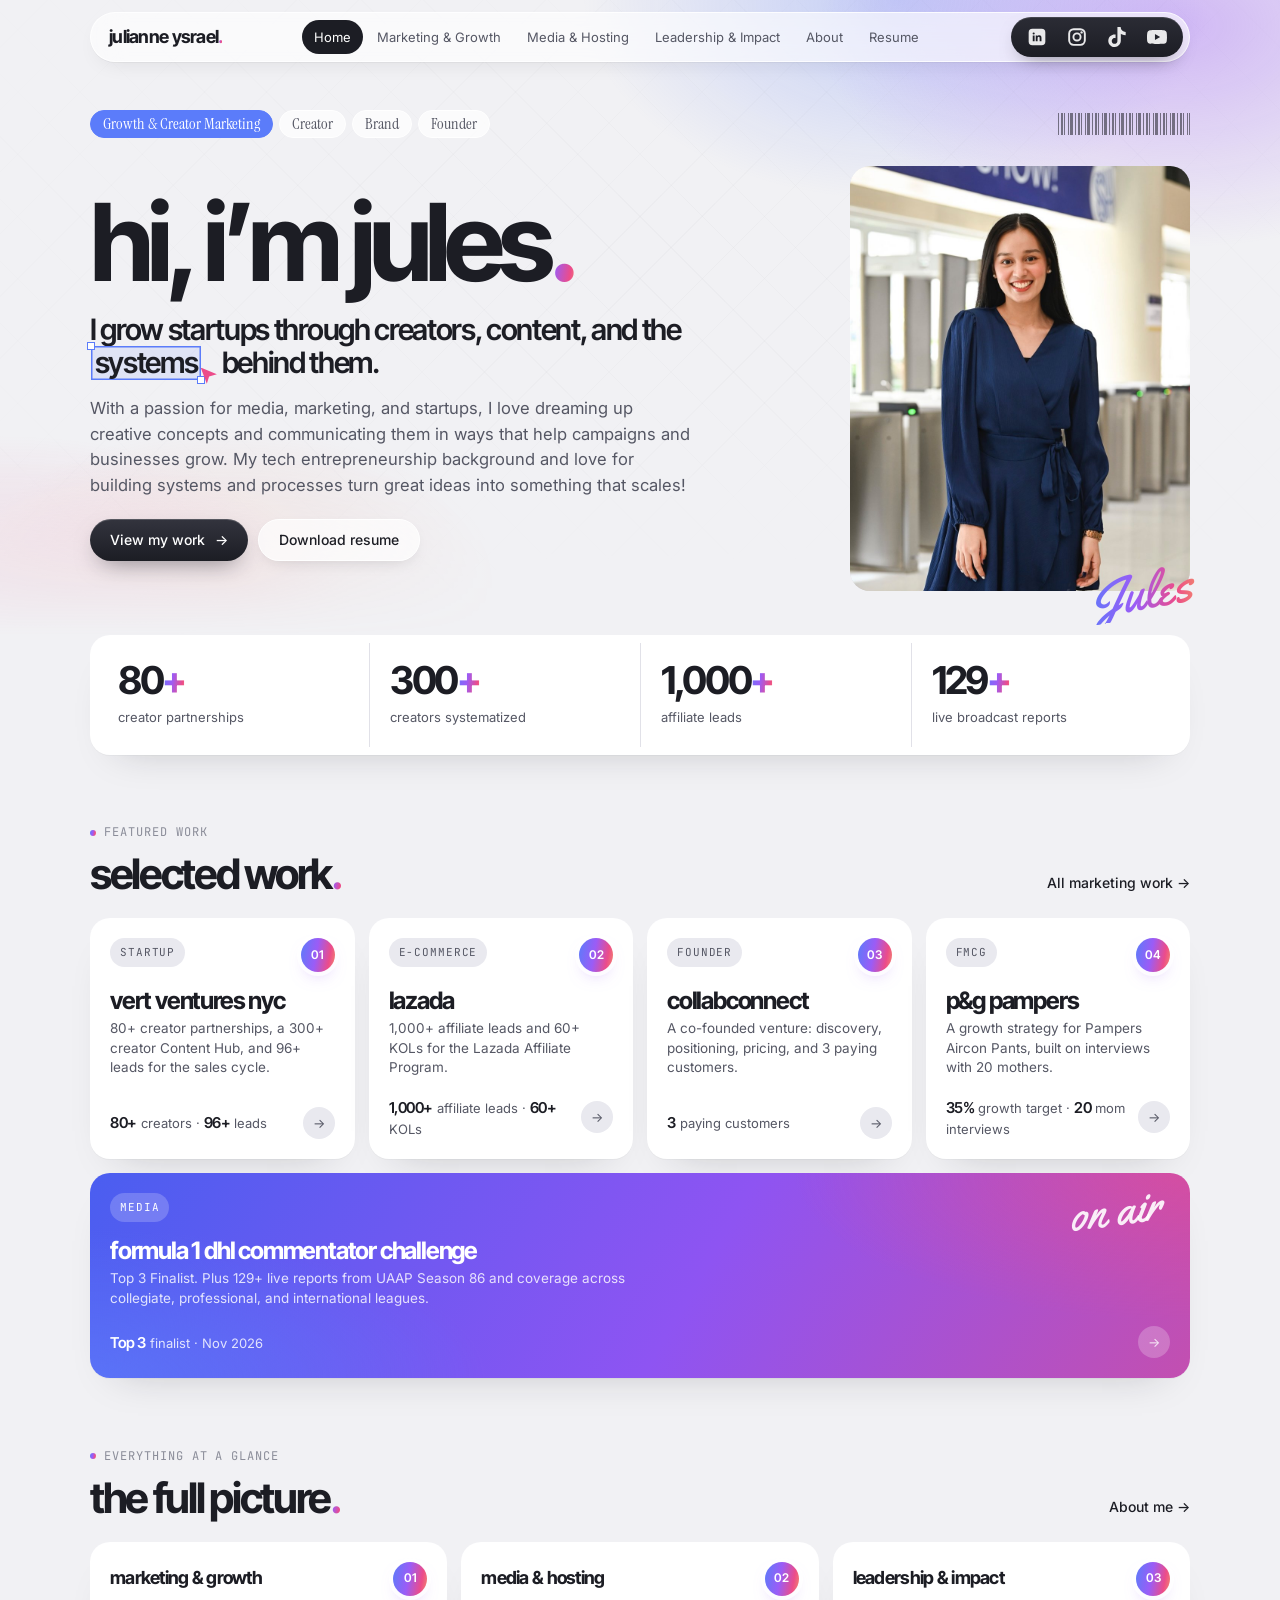
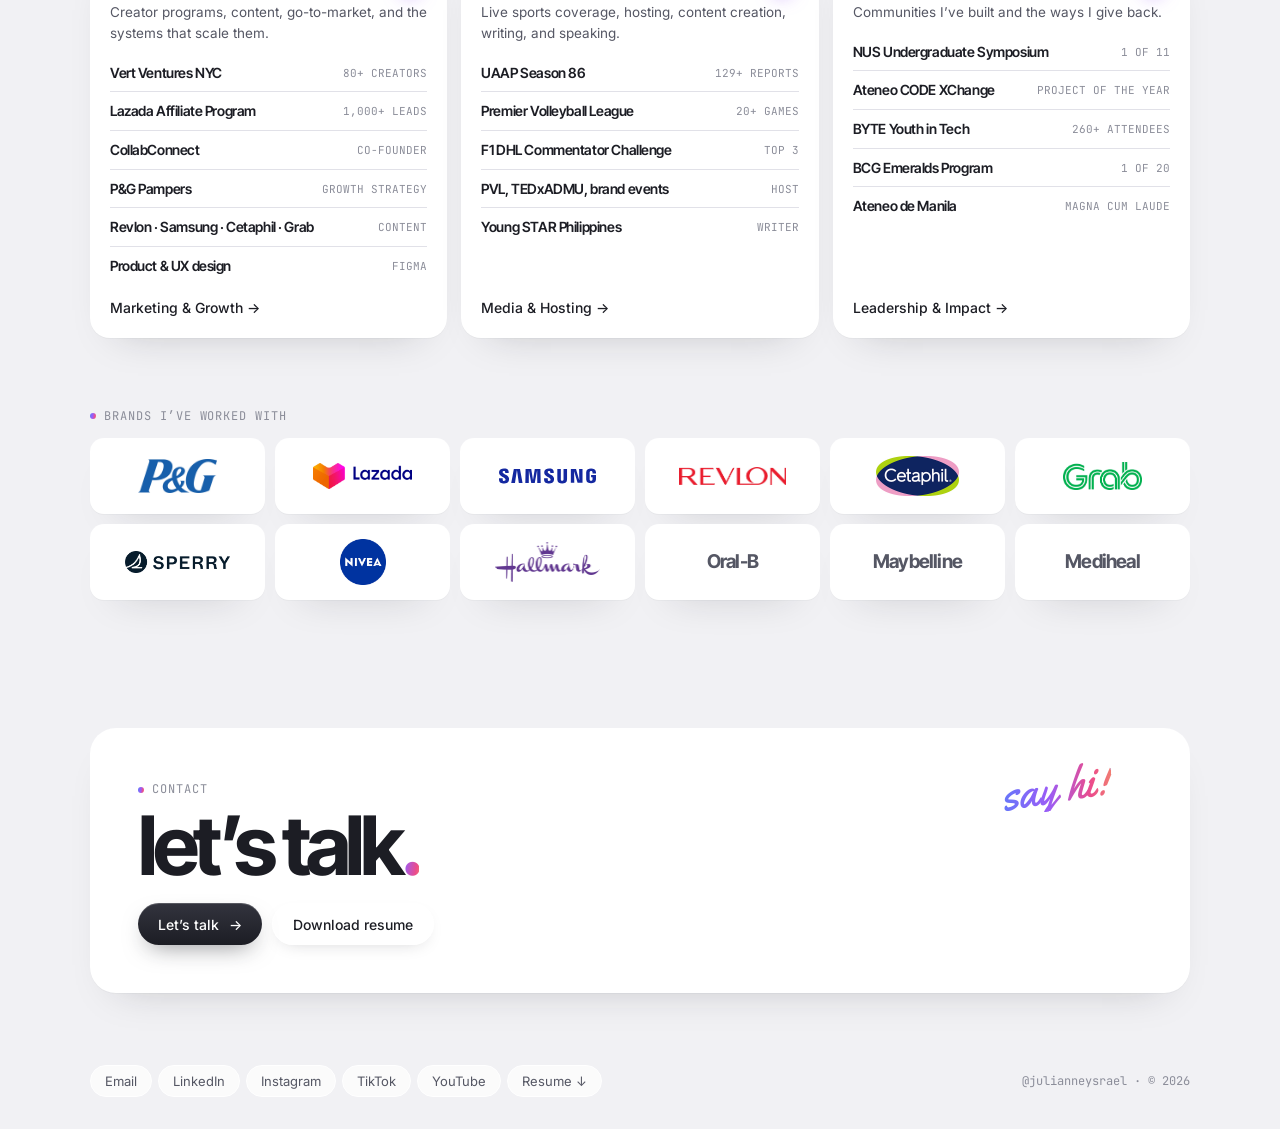
==== index.html @ a321dc94 "Fill site from CV: case studies, media, leadership, and About - Case studies get roles, dates, and C" ====
<!doctype html>
<html lang="en">
<head>
  <meta charset="utf-8">
  <meta name="viewport" content="width=device-width, initial-scale=1">
  <title>Jules Ysrael</title>
  <meta name="description" content="I grow startups through creators, content, and the systems behind them.">
  <meta property="og:title" content="Jules Ysrael">
  <meta property="og:description" content="I grow startups through creators, content, and the systems behind them.">
  <meta name="theme-color" content="#f1f1f4">
  <link rel="preconnect" href="https://fonts.googleapis.com">
  <link rel="preconnect" href="https://fonts.gstatic.com" crossorigin>
  <link href="https://fonts.googleapis.com/css2?family=Inter:wght@400;500;600&family=Inter+Tight:wght@500;600;700&family=JetBrains+Mono:wght@400;500&family=Yellowtail&family=Instrument+Serif:ital@0;1&display=swap" rel="stylesheet">
  <link rel="stylesheet" href="assets/styles.css">
</head>
<body>
  <header class="site-header">
    <div class="wrap">
      <div class="bar">
        <a class="logo" href="index.html">julianne ysrael<span>.</span></a>

        <nav class="nav" id="nav">
          <a href="index.html" aria-current="page">Home</a>
          <a href="marketing.html">Marketing &amp; Growth</a>
          <a href="media.html">Media &amp; Hosting</a>
          <a href="leadership.html">Leadership &amp; Impact</a>
          <a href="about.html">About</a>
          <a href="assets/Jules-Ysrael-Resume.pdf" download>Resume</a>
        </nav>
        <div class="bar-end">
          <div class="socials" aria-label="Social media">
          <a href="https://www.linkedin.com/in/julianne-ysrael-a098501b9/" target="_blank" rel="noopener" aria-label="LinkedIn" title="LinkedIn"><svg viewBox="0 0 24 24" width="20" height="20" aria-hidden="true"><rect x="2" y="2" width="20" height="20" rx="4.5" fill="currentColor"/><g class="cut" transform="translate(4.7 4.5) scale(.62)"><path d="M20.447 20.452h-3.554v-5.569c0-1.328-.027-3.037-1.852-3.037-1.853 0-2.136 1.445-2.136 2.939v5.667H9.351V9h3.414v1.561h.046c.477-.9 1.637-1.85 3.37-1.85 3.601 0 4.267 2.37 4.267 5.455v6.286zM5.337 7.433a2.064 2.064 0 1 1 0-4.128 2.064 2.064 0 0 1 0 4.128zM7.119 20.452H3.555V9h3.564v11.452z"/></g></svg></a>
          <a href="https://www.instagram.com/julianneysrael/" target="_blank" rel="noopener" aria-label="Instagram" title="Instagram"><svg viewBox="0 0 24 24" width="20" height="20" aria-hidden="true"><rect x="2.6" y="2.6" width="18.8" height="18.8" rx="5.4" fill="none" stroke="currentColor" stroke-width="2.3"/><circle cx="12" cy="12" r="4.3" fill="none" stroke="currentColor" stroke-width="2.3"/><circle cx="17.5" cy="6.5" r="1.4" fill="currentColor"/></svg></a>
          <a href="https://www.tiktok.com/@julianneysrael" target="_blank" rel="noopener" aria-label="TikTok" title="TikTok"><svg viewBox="0 0 24 24" width="20" height="20" aria-hidden="true"><path fill="currentColor" d="M12.525.02c1.31-.02 2.61-.01 3.91-.02.08 1.53.63 3.09 1.75 4.17 1.12 1.11 2.7 1.62 4.24 1.79v4.03c-1.44-.05-2.89-.35-4.2-.97-.57-.26-1.1-.59-1.62-.93-.01 2.92.01 5.84-.02 8.75-.08 1.4-.54 2.79-1.35 3.94-1.31 1.92-3.58 3.17-5.91 3.21-1.43.08-2.86-.31-4.08-1.03-2.02-1.19-3.44-3.37-3.65-5.71-.02-.5-.03-1-.01-1.49.18-1.9 1.12-3.72 2.58-4.96 1.66-1.44 3.98-2.13 6.15-1.72.02 1.48-.04 2.96-.04 4.44-.99-.32-2.15-.23-3.02.37-.63.41-1.11 1.04-1.36 1.75-.21.51-.15 1.07-.14 1.61.24 1.64 1.82 3.02 3.5 2.87 1.12-.01 2.19-.66 2.77-1.61.19-.33.4-.67.41-1.06.1-1.79.06-3.57.07-5.36.01-4.03-.01-8.05.02-12.07z"/></svg></a>
          <a href="https://www.youtube.com/c/julesysrael" target="_blank" rel="noopener" aria-label="YouTube" title="YouTube"><svg viewBox="0 0 24 24" width="20" height="20" aria-hidden="true"><path fill="currentColor" fill-rule="evenodd" d="M23.498 6.186a3.016 3.016 0 0 0-2.122-2.136C19.505 3.545 12 3.545 12 3.545s-7.505 0-9.377.505A3.017 3.017 0 0 0 .502 6.186C0 8.07 0 12 0 12s0 3.93.502 5.814a3.016 3.016 0 0 0 2.122 2.136c1.871.505 9.376.505 9.376.505s7.505 0 9.377-.505a3.015 3.015 0 0 0 2.122-2.136C24 15.93 24 12 24 12s0-3.93-.502-5.814zM9.545 15.568V8.432L15.818 12l-6.273 3.568z"/></svg></a>
          </div>
          <button class="nav-toggle" aria-expanded="false" aria-controls="nav">Menu</button>
        </div>
      </div>
    </div>
  </header>

  <main>
    <section class="hero">
      <div class="ambient" aria-hidden="true"></div>
      <div class="wrap">
        <div class="hero-top reveal">
          <div class="pills"><span class="pill blue">Growth &amp; Creator Marketing</span><span class="pill">Creator</span><span class="pill">Brand</span><span class="pill">Founder</span></div>
          <span class="barcode" aria-hidden="true"></span>
        </div>
        <div class="hero-main reveal">
          <div class="hero-copy">
            <p class="display">hi, i&rsquo;m jules<span class="dot">.</span></p>
            <h1>I grow startups through creators, content, and the <span class="select">systems</span><span class="cursor" aria-hidden="true"></span> behind them.</h1>
            <p class="lede">With a passion for media, marketing, and startups, I love dreaming up creative concepts and communicating them in ways that help campaigns and businesses grow. My tech entrepreneurship background and love for building systems and processes turn great ideas into something that scales!</p>
            <div class="btns">
              <a class="btn btn-primary" href="#work">View my work <span class="arrow">&rarr;</span></a>
              <a class="btn btn-ghost" href="assets/Jules-Ysrael-Resume.pdf" download>Download resume</a>
            </div>
          </div>
          <div class="hero-photo">
            <div class="frame"><img src="assets/img/headshot.jpg" alt="Jules Ysrael smiling, wearing a navy wrap dress" width="900" height="1352"></div>
            <span class="script sig" aria-hidden="true">Jules</span>
          </div>
        </div>
      </div>
    </section>

    <section aria-label="Highlights">
      <div class="wrap">
        <div class="proof card reveal">
          <div><strong>80<i>+</i></strong><span>creator partnerships</span></div>
          <div><strong>300<i>+</i></strong><span>creators systematized</span></div>
          <div><strong>1,000<i>+</i></strong><span>affiliate leads</span></div>
          <div><strong>129<i>+</i></strong><span>live broadcast reports</span></div>
        </div>
      </div>
    </section>

    <section class="section" id="work">
      <div class="wrap">
        <div class="section-head reveal">
          <div><span class="eyebrow">Featured work</span><h2 class="display h-section">selected work<span class="dot">.</span></h2></div>
          <a class="link-arrow" href="marketing.html">All marketing work &rarr;</a>
        </div>
        <div class="work-grid">
          <a class="work-card card reveal" href="work/vert.html">
            <div>
              <div class="top"><span class="tag">Startup</span><span class="badge">01</span></div>
              <h3>vert ventures nyc</h3>
              <p>80+ creator partnerships, a 300+ creator Content Hub, and 96+ leads for the sales cycle.</p>
            </div>
            <div class="metric"><span><b>80+</b> creators &middot; <b>96+</b> leads</span><span class="go" aria-hidden="true">&rarr;</span></div>
          </a>
          <a class="work-card card reveal" href="work/lazada.html">
            <div>
              <div class="top"><span class="tag">E-commerce</span><span class="badge">02</span></div>
              <h3>lazada</h3>
              <p>1,000+ affiliate leads and 60+ KOLs for the Lazada Affiliate Program.</p>
            </div>
            <div class="metric"><span><b>1,000+</b> affiliate leads &middot; <b>60+</b> KOLs</span><span class="go" aria-hidden="true">&rarr;</span></div>
          </a>
          <a class="work-card card reveal" href="work/collabconnect.html">
            <div>
              <div class="top"><span class="tag">Founder</span><span class="badge">03</span></div>
              <h3>collabconnect</h3>
              <p>A co-founded venture: discovery, positioning, pricing, and 3 paying customers.</p>
            </div>
            <div class="metric"><span><b>3</b> paying customers</span><span class="go" aria-hidden="true">&rarr;</span></div>
          </a>
          <a class="work-card card reveal" href="work/pampers.html">
            <div>
              <div class="top"><span class="tag">FMCG</span><span class="badge">04</span></div>
              <h3>p&amp;g pampers</h3>
              <p>A growth strategy for Pampers Aircon Pants, built on interviews with 20 mothers.</p>
            </div>
            <div class="metric"><span><b>35%</b> growth target &middot; <b>20</b> mom interviews</span><span class="go" aria-hidden="true">&rarr;</span></div>
          </a>
          <a class="work-card card feature reveal" href="media.html">
            <span class="script" aria-hidden="true">on air</span>
            <div>
              <div class="top"><span class="tag">Media</span></div>
              <h3>formula 1 dhl commentator challenge</h3>
              <p>Top 3 Finalist. Plus 129+ live reports from UAAP Season 86 and coverage across collegiate, professional, and international leagues.</p>
            </div>
            <div class="metric"><span><b>Top 3</b> finalist &middot; Nov 2026</span><span class="go" aria-hidden="true">&rarr;</span></div>
          </a>
        </div>
      </div>
    </section>

    <section class="section" style="padding-top:0">
      <div class="wrap">
        <div class="section-head reveal">
          <div><span class="eyebrow">Everything at a glance</span><h2 class="display h-section">the full picture<span class="dot">.</span></h2></div>
          <a class="link-arrow" href="about.html">About me &rarr;</a>
        </div>
        <div class="overview">
          <div class="block card reveal">
            <div class="h-row"><h3>marketing &amp; growth</h3><span class="badge">01</span></div>
            <p>Creator programs, content, go-to-market, and the systems that scale them.</p>
            <ul class="item-list">
              <li><b>Vert Ventures NYC</b><span class="meta">80+ CREATORS</span></li>
              <li><b>Lazada Affiliate Program</b><span class="meta">1,000+ LEADS</span></li>
              <li><b>CollabConnect</b><span class="meta">CO-FOUNDER</span></li>
              <li><b>P&amp;G Pampers</b><span class="meta">GROWTH STRATEGY</span></li>
              <li><b>Revlon &middot; Samsung &middot; Cetaphil &middot; Grab</b><span class="meta">CONTENT</span></li>
              <li><b>Product &amp; UX design</b><span class="meta">FIGMA</span></li>
            </ul>
            <a class="link-arrow more" href="marketing.html">Marketing &amp; Growth &rarr;</a>
          </div>
          <div class="block card reveal">
            <div class="h-row"><h3>media &amp; hosting</h3><span class="badge">02</span></div>
            <p>Live sports coverage, hosting, content creation, writing, and speaking.</p>
            <ul class="item-list">
              <li><b>UAAP Season 86</b><span class="meta">129+ REPORTS</span></li>
              <li><b>Premier Volleyball League</b><span class="meta">20+ GAMES</span></li>
              <li><b>F1 DHL Commentator Challenge</b><span class="meta">TOP 3</span></li>
              <li><b>PVL, TEDxADMU, brand events</b><span class="meta">HOST</span></li>
              <li><b>Young STAR Philippines</b><span class="meta">WRITER</span></li>
            </ul>
            <a class="link-arrow more" href="media.html">Media &amp; Hosting &rarr;</a>
          </div>
          <div class="block card reveal">
            <div class="h-row"><h3>leadership &amp; impact</h3><span class="badge">03</span></div>
            <p>Communities I&rsquo;ve built and the ways I give back.</p>
            <ul class="item-list">
              <li><b>NUS Undergraduate Symposium</b><span class="meta">1 OF 11</span></li>
              <li><b>Ateneo CODE XChange</b><span class="meta">PROJECT OF THE YEAR</span></li>
              <li><b>BYTE Youth in Tech</b><span class="meta">260+ ATTENDEES</span></li>
              <li><b>BCG Emeralds Program</b><span class="meta">1 OF 20</span></li>
              <li><b>Ateneo de Manila</b><span class="meta">MAGNA CUM LAUDE</span></li>
            </ul>
            <a class="link-arrow more" href="leadership.html">Leadership &amp; Impact &rarr;</a>
          </div>
        </div>
      </div>
    </section>

    <section class="section" style="padding-top:0">
      <div class="wrap">
        <span class="eyebrow reveal">Brands I&rsquo;ve worked with</span>
        <ul class="brand-grid reveal">
          <li class="brand card brand-pg"><img src="assets/img/logos/pg.png" alt="P&amp;G"></li>
          <li class="brand card brand-lazada"><img src="assets/img/logos/lazada.png" alt="Lazada"></li>
          <li class="brand card brand-samsung"><img src="assets/img/logos/samsung.svg" alt="Samsung"></li>
          <li class="brand card brand-revlon"><img src="assets/img/logos/revlon.png" alt="Revlon"></li>
          <li class="brand card brand-cetaphil"><img src="assets/img/logos/cetaphil.png" alt="Cetaphil"></li>
          <li class="brand card brand-grab"><img src="assets/img/logos/grab.png" alt="Grab"></li>
          <li class="brand card brand-sperry"><img src="assets/img/logos/sperry.png" alt="Sperry"></li>
          <li class="brand card brand-nivea"><img src="assets/img/logos/nivea.png" alt="Nivea"></li>
          <li class="brand card brand-hallmark"><img src="assets/img/logos/hallmark.png" alt="Hallmark"></li>
          <li class="brand card brand-text"><span>Oral-B</span></li>
          <li class="brand card brand-text"><span>Maybelline</span></li>
          <li class="brand card brand-text"><span>Mediheal</span></li>
        </ul>
      </div>
    </section>

    <section class="section">
      <div class="wrap">
        <div class="cta-card card reveal">
          <div class="ambient" aria-hidden="true"></div>
          <span class="script sig" aria-hidden="true">say hi!</span>
          <span class="eyebrow">Contact</span>
          <p class="display">let&rsquo;s talk<span class="dot">.</span></p>
          <div class="btns">
            <a class="btn btn-primary" href="mailto:ysraejulianne@gmail.com">Let&rsquo;s talk <span class="arrow">&rarr;</span></a>
            <a class="btn btn-ghost" href="assets/Jules-Ysrael-Resume.pdf" download>Download resume</a>
          </div>
        </div>
      </div>
    </section>
  </main>

  <footer class="site-footer">
    <div class="wrap">
      <ul>
        <li><a href="mailto:ysraejulianne@gmail.com">Email</a></li>
        <li><a href="https://www.linkedin.com/in/julianne-ysrael-a098501b9/" target="_blank" rel="noopener">LinkedIn</a></li>
        <li><a href="https://www.instagram.com/julianneysrael/" target="_blank" rel="noopener">Instagram</a></li>
        <li><a href="https://www.tiktok.com/@julianneysrael" target="_blank" rel="noopener">TikTok</a></li>
        <li><a href="https://www.youtube.com/c/julesysrael" target="_blank" rel="noopener">YouTube</a></li>
        <li><a href="assets/Jules-Ysrael-Resume.pdf" download>Resume &darr;</a></li>
      </ul>
      <span class="muted">@julianneysrael &middot; &copy; <span id="year">2026</span></span>
    </div>
  </footer>
  <script src="assets/main.js"></script>
</body>
</html>
---- assets/styles.css ----
/* Jules Ysrael — portfolio
   Big tight lowercase grotesk, soft gray base, blue → violet → pink gradient used sparingly,
   a script accent, and design-tool details (selection boxes, cursor, handles). */

:root {
  --bg: #f1f1f4;
  --surface: #ffffff;
  --ink: #1c1d24;
  --ink-2: #555764;
  --muted: #8b8d99;
  --line: #e1e1e8;
  --chip: #e9e9ef;

  --blue: #5b7cfa;
  --violet: #9b5cf6;
  --pink: #ec4c8a;
  --coral: #f28a6b;
  --grad: linear-gradient(100deg, var(--blue), var(--violet) 45%, var(--pink) 80%, var(--coral));

  --display: "Inter Tight", "Inter", system-ui, sans-serif;
  --sans: "Inter", system-ui, -apple-system, "Segoe UI", sans-serif;
  --mono: "JetBrains Mono", ui-monospace, monospace;
  --script: "Yellowtail", cursive;
  --serif: "Instrument Serif", Georgia, serif;

  --max: 1180px;
  --gutter: clamp(16px, 4vw, 40px);
  --space: clamp(40px, 5vw, 64px);
  --r: 20px;
  --r-sm: 14px;
}

*, *::before, *::after { box-sizing: border-box; }
html { -webkit-text-size-adjust: 100%; scroll-behavior: smooth; }
body {
  margin: 0;
  background: var(--bg);
  color: var(--ink);
  font-family: var(--sans);
  font-size: 15px;
  line-height: 1.55;
  -webkit-font-smoothing: antialiased;
  overflow-x: hidden;
}
img { max-width: 100%; display: block; }
a { color: inherit; text-decoration: none; }
p { margin: 0 0 1em; }
h1, h2, h3, h4 { margin: 0; font-family: var(--display); font-weight: 700; letter-spacing: -0.035em; line-height: 1.05; }
ul { margin: 0; padding: 0; list-style: none; }
::selection { background: rgba(91, 124, 250, .22); }

.wrap { max-width: var(--max); margin: 0 auto; padding: 0 var(--gutter); position: relative; }
.section { padding: var(--space) 0; position: relative; }

/* ---------- Type ---------- */
.display {
  font-family: var(--display); font-weight: 700; text-transform: lowercase;
  letter-spacing: -0.065em; line-height: .86; margin: 0;
}
.display .dot, .h-section .dot { color: transparent; background: var(--grad); -webkit-background-clip: text; background-clip: text; }
.h-section { font-size: clamp(28px, 3.4vw, 42px); letter-spacing: -0.055em; line-height: .95; }
.h-sub { font-size: clamp(22px, 2.4vw, 30px); letter-spacing: -0.04em; }

.script {
  font-family: var(--script); font-weight: 400; letter-spacing: 0; text-transform: none;
  background: var(--grad); -webkit-background-clip: text; background-clip: text; color: transparent;
  padding: 0 .08em; line-height: 1;
}
.grad-text { background: var(--grad); -webkit-background-clip: text; background-clip: text; color: transparent; }

.eyebrow {
  display: inline-flex; align-items: center; gap: 8px;
  font-family: var(--mono); font-size: 12px; text-transform: uppercase; letter-spacing: .08em;
  color: var(--muted); margin-bottom: 12px;
}
.eyebrow::before { content: ""; width: 6px; height: 6px; border-radius: 50%; background: var(--grad); }
.lede { font-size: clamp(15px, 1.3vw, 17px); color: var(--ink-2); max-width: 600px; }
.muted { color: var(--muted); }
.todo { color: var(--muted); font-style: italic; }

/* Design-tool selection box with corner handles */
.select {
  position: relative; display: inline-block;
  background: rgba(91, 124, 250, .12);
  box-shadow: inset 0 0 0 1.5px var(--blue);
  padding: 0 .12em; margin: 0 .04em;
}
.select::before, .select::after {
  content: ""; position: absolute; width: 8px; height: 8px;
  background: #fff; border: 1.5px solid var(--blue);
}
.select::before { left: -4px; top: -4px; }
.select::after { right: -4px; bottom: -4px; }
.cursor {
  display: inline-block; width: .55em; height: .55em; vertical-align: -0.35em; margin-left: -.05em;
  background: var(--pink);
  clip-path: polygon(0 0, 100% 42%, 52% 56%, 38% 100%);
  filter: drop-shadow(0 2px 4px rgba(236, 76, 138, .35));
}

/* Barcode detail */
.barcode {
  display: inline-block; width: 132px; height: 22px; opacity: .55;
  background: repeating-linear-gradient(90deg,
    var(--ink) 0 1px, transparent 1px 3px, var(--ink) 3px 5px, transparent 5px 6px,
    var(--ink) 6px 7px, transparent 7px 10px, var(--ink) 10px 11px, transparent 11px 12px,
    var(--ink) 12px 15px, transparent 15px 17px);
}

/* Soft gradient background + diamond grid */
.ambient {
  position: absolute; inset: 0; overflow: hidden; pointer-events: none; z-index: 0;
  -webkit-mask-image: linear-gradient(#000 70%, transparent); mask-image: linear-gradient(#000 70%, transparent);
}
.cta-card .ambient { -webkit-mask-image: none; mask-image: none; }
.ambient::before {
  content: ""; position: absolute; inset: 0;
  background:
    radial-gradient(40% 50% at 92% 4%, rgba(155, 92, 246, .38), transparent 70%),
    radial-gradient(35% 45% at 70% 0%, rgba(91, 124, 250, .30), transparent 70%),
    radial-gradient(40% 45% at 0% 100%, rgba(236, 76, 138, .26), transparent 70%),
    radial-gradient(30% 35% at 18% 92%, rgba(242, 138, 107, .22), transparent 70%);
}
.ambient::after {
  content: ""; position: absolute; inset: 0; opacity: .5;
  background-image:
    repeating-linear-gradient(45deg, rgba(28, 29, 36, .045) 0 1px, transparent 1px 44px),
    repeating-linear-gradient(-45deg, rgba(28, 29, 36, .045) 0 1px, transparent 1px 44px);
  -webkit-mask-image: radial-gradient(80% 70% at 50% 40%, #000, transparent);
  mask-image: radial-gradient(80% 70% at 50% 40%, #000, transparent);
}
.hero > .wrap, .page-hero > .wrap, .cta-card > * { position: relative; z-index: 1; }

/* ---------- Header ---------- */
.site-header { position: sticky; top: 0; z-index: 20; padding: 12px 0; }
.site-header .wrap { display: flex; align-items: center; justify-content: space-between; }
.bar {
  position: relative;
  display: flex; align-items: center; justify-content: space-between; gap: 16px; width: 100%;
  height: 50px; padding: 0 6px 0 18px; border-radius: 999px;
  background: rgba(255, 255, 255, .62); backdrop-filter: blur(16px); -webkit-backdrop-filter: blur(16px);
  border: 1px solid rgba(255, 255, 255, .8);
  box-shadow: 0 1px 0 rgba(28, 29, 36, .04), 0 8px 24px -12px rgba(28, 29, 36, .14);
}
.logo { white-space: nowrap; font-family: var(--display); font-weight: 700; letter-spacing: -0.04em; font-size: 18px; text-transform: lowercase; }
.logo span { color: transparent; background: var(--grad); -webkit-background-clip: text; background-clip: text; }
.nav { display: flex; gap: 2px; font-size: 13px; color: var(--ink-2); }
.nav a { padding: 7px 12px; border-radius: 999px; transition: background .2s, color .2s; }
.nav a:hover { color: var(--ink); background: rgba(28, 29, 36, .05); }
.nav a[aria-current="page"] { color: #fff; background: var(--ink); }
.nav-toggle {
  display: none; border: 0; cursor: pointer; font: inherit; font-size: 14px; font-weight: 500;
  height: 40px; padding: 0 18px; border-radius: 999px; background: var(--ink); color: #fff;
}
/* Social icons in the header */
.bar-end { display: flex; align-items: center; gap: 6px; flex: none; }
.socials {
  display: flex; align-items: center; gap: 4px; height: 40px; padding: 0 8px; border-radius: 999px;
  background: linear-gradient(180deg, #2b2c35, var(--ink));
  box-shadow: inset 0 1px 0 rgba(255, 255, 255, .12), 0 8px 20px -10px rgba(28, 29, 36, .6);
}
.socials a {
  position: relative; width: 36px; height: 36px; display: grid; place-items: center;
  color: #fff; opacity: .9; transition: opacity .2s, transform .2s;
}
.socials a .cut { fill: var(--ink); }
.socials a::after {
  content: ""; position: absolute; bottom: 2px; left: 50%; width: 4px; height: 4px; margin-left: -2px;
  border-radius: 50%; background: var(--grad); opacity: 0; transition: opacity .2s;
}
.socials a:hover { opacity: 1; transform: translateY(-2px); }
.socials a:hover::after { opacity: 1; }
@media (max-width: 1140px) {
  .nav-toggle { display: block; }
  .nav {
    position: absolute; top: 58px; left: 0; right: 0;
    flex-direction: column; gap: 2px; padding: 10px; border-radius: 24px;
    background: rgba(255, 255, 255, .92); backdrop-filter: blur(16px); -webkit-backdrop-filter: blur(16px);
    box-shadow: 0 20px 40px -16px rgba(28, 29, 36, .25);
    display: none;
  }
  .nav.open { display: flex; }
  .nav a { padding: 14px 16px; font-size: 17px; }
}

/* ---------- Buttons & pills ---------- */
.btns { display: flex; flex-wrap: wrap; gap: 10px; }
.btn {
  display: inline-flex; align-items: center; gap: 10px;
  height: 42px; padding: 0 20px; border-radius: 999px;
  font-size: 14px; font-weight: 500; transition: transform .2s, box-shadow .2s, background .2s;
}
.btn-primary {
  background: linear-gradient(180deg, #33343e, var(--ink)); color: #fff;
  box-shadow: inset 0 1px 0 rgba(255, 255, 255, .18), 0 10px 24px -10px rgba(28, 29, 36, .55);
}
.btn-primary:hover { transform: translateY(-2px); box-shadow: inset 0 1px 0 rgba(255,255,255,.18), 0 16px 30px -12px rgba(155, 92, 246, .6); }
.btn-ghost { background: rgba(255, 255, 255, .7); border: 1px solid #fff; box-shadow: 0 6px 18px -10px rgba(28, 29, 36, .25); }
.btn-ghost:hover { transform: translateY(-2px); background: #fff; }
.btn .arrow { transition: transform .2s; }
.btn:hover .arrow { transform: translateX(3px); }

.pill {
  display: inline-flex; align-items: center; height: 28px; padding: 0 12px; border-radius: 999px;
  font-family: var(--serif); font-size: 16px; font-weight: 400; letter-spacing: 0;
  background: rgba(255, 255, 255, .75); border: 1px solid #fff; color: var(--ink-2);
}
.pill.blue { background: var(--blue); border-color: var(--blue); color: #fff; }
.link-arrow { font-size: 14px; font-weight: 500; display: inline-flex; gap: 6px; align-items: center; }
.link-arrow:hover { color: var(--violet); }

.badge {
  display: inline-grid; place-items: center; width: 34px; height: 34px; border-radius: 50%; flex: none;
  font-family: var(--display); font-weight: 600; font-size: 12px; color: #fff; background: var(--grad);
  box-shadow: 0 0 0 4px rgba(255, 255, 255, .8), 0 8px 18px -8px rgba(155, 92, 246, .6);
}

/* ---------- Hero ---------- */
.hero { position: relative; margin-top: -74px; padding: calc(74px + clamp(20px, 3vw, 36px)) 0 clamp(28px, 4vw, 44px); }
.hero-main { display: grid; grid-template-columns: 1.5fr 1fr; gap: clamp(24px, 4vw, 56px); align-items: center; }
.hero-top { display: flex; justify-content: space-between; align-items: center; gap: 16px; margin-bottom: clamp(16px, 2.4vw, 28px); font-family: var(--mono); font-size: 12px; color: var(--ink-2); }
.hero-top .pills { display: flex; flex-wrap: wrap; gap: 6px; }
.hero-display { display: grid; grid-template-columns: auto 1fr; align-items: end; gap: clamp(16px, 3vw, 36px); }
.hero-display .display, .hero-main .display { font-size: clamp(56px, 8.4vw, 112px); }
.hero-photo {
  position: relative; aspect-ratio: 4 / 5; border-radius: var(--r); background: #dcdce3; overflow: visible;
  max-width: 340px; justify-self: end; width: 100%;
}
.hero-photo .frame { position: absolute; inset: 0; border-radius: inherit; overflow: hidden; display: grid; place-items: center; color: var(--muted); font-size: 13px; font-family: var(--mono); }
.hero-photo img { width: 100%; height: 100%; object-fit: cover; object-position: 50% 18%; }
.hero-photo .sig { position: absolute; right: -6px; bottom: -26px; font-size: clamp(38px, 4vw, 54px); transform: rotate(-10deg); }
.hero-intro { display: grid; grid-template-columns: 1.15fr 1fr; gap: clamp(20px, 4vw, 48px); margin-top: clamp(20px, 3vw, 32px); align-items: start; }
.hero-main .hero-copy h1:not(.display) { font-size: clamp(22px, 2.3vw, 30px); letter-spacing: -0.045em; line-height: 1.15; font-weight: 600; margin: clamp(16px, 2vw, 24px) 0 12px; }
.hero-main .lede { margin-bottom: 20px; }
.hero-intro h1 { font-size: clamp(22px, 2.3vw, 30px); letter-spacing: -0.045em; line-height: 1.12; font-weight: 600; }
.hero-intro .lede { margin-bottom: 20px; }
@media (max-width: 820px) {
  .hero-display { grid-template-columns: 1fr; }
  .hero-photo { justify-self: start; max-width: 100%; }
  .hero-intro, .hero-main { grid-template-columns: 1fr; }
  .hero-main .hero-photo { max-width: 100%; aspect-ratio: 1; }
  .hero-top .barcode { display: none; }
}

.page-hero { position: relative; margin-top: -74px; padding: calc(74px + clamp(24px, 4vw, 48px)) 0 clamp(24px, 3vw, 36px); }
.page-hero .display { font-size: clamp(44px, 6.4vw, 84px); margin-bottom: clamp(14px, 2vw, 22px); }
.page-hero .lede { font-size: clamp(17px, 1.7vw, 21px); color: var(--ink); font-family: var(--display); font-weight: 500; letter-spacing: -0.03em; line-height: 1.3; max-width: 820px; }
.page-hero .lede .script { font-size: 1.35em; }
.page-hero h1.title { font-size: clamp(24px, 3vw, 36px); letter-spacing: -0.05em; max-width: 960px; margin-bottom: 8px; }

/* ---------- Cards ---------- */
.card { background: var(--surface); border-radius: var(--r); box-shadow: 0 1px 0 rgba(28, 29, 36, .03), 0 20px 40px -28px rgba(28, 29, 36, .25); }

/* ---------- Proof bar ---------- */
.proof { display: grid; grid-template-columns: repeat(4, 1fr); padding: 8px; }
.proof div { padding: 18px 20px; }
.proof div + div { border-left: 1px solid var(--line); }
.proof strong { display: block; font-family: var(--display); font-size: clamp(28px, 3vw, 40px); font-weight: 700; letter-spacing: -0.06em; line-height: 1; margin-bottom: 6px; }
.proof strong i { font-style: normal; color: transparent; background: var(--grad); -webkit-background-clip: text; background-clip: text; }
.proof span { font-size: 13px; color: var(--ink-2); }
@media (max-width: 760px) {
  .proof { grid-template-columns: 1fr 1fr; }
  .proof div { padding: 16px; }
  .proof div:nth-child(3) { border-left: 0; }
  .proof div:nth-child(n+3) { border-top: 1px solid var(--line); }
}

/* ---------- Section heads ---------- */
.section-head { display: flex; justify-content: space-between; align-items: end; gap: 16px; margin-bottom: clamp(16px, 2vw, 24px); flex-wrap: wrap; }

/* ---------- Work cards ---------- */
.work-grid { display: grid; grid-template-columns: repeat(4, 1fr); gap: 14px; }
.work-card {
  position: relative; display: flex; flex-direction: column; justify-content: space-between;
  padding: 20px; min-height: 0;
  transition: transform .25s, box-shadow .25s;
}
a.work-card:hover { transform: translateY(-4px); box-shadow: 0 30px 50px -30px rgba(91, 124, 250, .5); }
.work-card .top { display: flex; justify-content: space-between; align-items: start; gap: 12px; }
.work-card .tag { font-family: var(--mono); font-size: 11px; text-transform: uppercase; letter-spacing: .08em; padding: 6px 10px; border-radius: 999px; background: var(--chip); color: var(--ink-2); }
.work-card h3 { font-size: clamp(20px, 1.9vw, 24px); letter-spacing: -0.05em; margin: 16px 0 6px; text-transform: lowercase; }
.work-card p { color: var(--ink-2); font-size: 13.5px; line-height: 1.45; margin: 0; max-width: 520px; }
.work-card .metric { margin-top: 18px; display: flex; justify-content: space-between; align-items: center; gap: 12px; font-size: 13px; color: var(--ink-2); }
.work-card .metric b { color: var(--ink); font-weight: 600; font-family: var(--display); font-size: 15px; letter-spacing: -0.03em; }
.work-card .go { width: 32px; height: 32px; flex: none; border-radius: 50%; display: grid; place-items: center; background: var(--chip); transition: background .25s, color .25s; }
a.work-card:hover .go { background: var(--ink); color: #fff; }
.work-card.feature {
  grid-column: 1 / -1; color: #fff; overflow: hidden;
  background: radial-gradient(60% 120% at 100% 0%, rgba(236, 76, 138, .55), transparent 60%),
              radial-gradient(60% 120% at 0% 100%, rgba(91, 124, 250, .7), transparent 60%),
              linear-gradient(120deg, #4a5ef0, #8e54f2 55%, #c34fb0);
}
.work-card.feature p, .work-card.feature .metric { color: rgba(255, 255, 255, .82); }
.work-card.feature .metric b { color: #fff; }
.work-card.feature .tag { background: rgba(255, 255, 255, .2); color: #fff; }
.work-card.feature .go { background: rgba(255, 255, 255, .22); }
.work-card.feature:hover .go { background: #fff; color: var(--ink); }
.work-card.feature .script { position: absolute; right: 24px; top: 14px; font-size: clamp(32px, 3.6vw, 48px); background: none; color: rgba(255, 255, 255, .9); transform: rotate(-8deg); }
@media (max-width: 1000px) { .work-grid { grid-template-columns: repeat(2, 1fr); } }
@media (max-width: 600px) {
  .work-grid { grid-template-columns: 1fr; }
  .work-card { min-height: 0; }
  .work-card.feature .script { display: none; }
}

/* ---------- Brands ---------- */
.logos { display: flex; flex-wrap: wrap; align-items: center; gap: 8px 18px; font-family: var(--display); font-weight: 700; font-size: clamp(18px, 2vw, 26px); letter-spacing: -0.05em; line-height: 1.1; }
.logos .spark { width: .42em; height: .42em; background: var(--grad); clip-path: polygon(50% 0, 62% 38%, 100% 50%, 62% 62%, 50% 100%, 38% 62%, 0 50%, 38% 38%); }

/* ---------- Quote ---------- */
.quote { padding: clamp(20px, 3vw, 32px); position: relative; }
.quote blockquote { margin: 0 0 16px; font-family: var(--display); font-weight: 600; font-size: clamp(18px, 2vw, 24px); letter-spacing: -0.04em; line-height: 1.18; max-width: 900px; }
.quote .mark { font-family: var(--display); font-size: 64px; line-height: .6; display: block; height: 28px; }
.quote cite { font-style: normal; font-size: 14px; color: var(--ink-2); display: flex; align-items: center; gap: 12px; }
.quote cite::before { content: ""; width: 32px; height: 32px; border-radius: 50%; background: var(--chip); }

/* ---------- CTA ---------- */
.cta-card { position: relative; overflow: hidden; padding: clamp(28px, 4vw, 48px) clamp(20px, 4vw, 48px); border-radius: calc(var(--r) + 6px); background: #fff; }
.cta-card .display { font-size: clamp(44px, 6.4vw, 84px); margin-bottom: 22px; }
.cta-card .script.sig { position: absolute; right: clamp(20px, 6vw, 80px); top: clamp(20px, 3vw, 36px); font-size: clamp(32px, 3.6vw, 48px); transform: rotate(-10deg); }
@media (max-width: 600px) { .cta-card .script.sig { position: static; display: block; width: max-content; margin-bottom: 12px; } }

/* ---------- Rows (capabilities, leadership) ---------- */
.rows { display: grid; gap: 14px; grid-template-columns: repeat(2, 1fr); }
.rows .row { grid-template-columns: 1fr; gap: 10px; }
.row { display: grid; grid-template-columns: 1fr 1.6fr; gap: 12px 40px; padding: 20px; }
.row.span { grid-column: 1 / -1; }
.row .head { display: flex; gap: 12px; align-items: center; }
.row h3 { font-size: clamp(17px, 1.6vw, 20px); letter-spacing: -0.04em; }
.row p { color: var(--ink-2); }
.row p:last-child { margin-bottom: 0; }
@media (max-width: 760px) { .row, .rows { grid-template-columns: 1fr; } }

.chips { display: flex; flex-wrap: wrap; gap: 6px; margin-top: 10px; }
.chips li { font-size: 12px; background: var(--chip); padding: 5px 11px; border-radius: 999px; color: var(--ink-2); }

/* ---------- Tables ---------- */
.table-card { padding: 8px 20px; }
.table-wrap { overflow-x: auto; -webkit-overflow-scrolling: touch; }
table { width: 100%; border-collapse: collapse; font-size: 13.5px; min-width: 600px; }
th { text-align: left; font-family: var(--mono); font-weight: 400; font-size: 11px; text-transform: uppercase; letter-spacing: .08em; color: var(--muted); padding: 10px 16px 10px 0; border-bottom: 1px solid var(--line); }
td { padding: 9px 16px 9px 0; border-bottom: 1px solid var(--line); vertical-align: top; color: var(--ink-2); }
tr:last-child td { border-bottom: 0; }
td:first-child { color: var(--ink); font-weight: 500; }
tr.link-row { cursor: pointer; }
tr.link-row:hover td { color: var(--ink); }
tr.link-row:hover td:first-child a { color: var(--violet); }

/* ---------- Lists ---------- */
.item-list { padding: 4px 20px; }
.item-list li { padding: 11px 0; border-top: 1px solid var(--line); display: grid; grid-template-columns: 1fr auto; gap: 2px 20px; }
.item-list li:first-child { border-top: 0; }
.item-list b { font-family: var(--display); font-weight: 600; font-size: 15px; letter-spacing: -0.03em; }
.item-list .meta { font-family: var(--mono); font-size: 11px; color: var(--muted); white-space: nowrap; padding-top: 3px; }
.item-list p { grid-column: 1 / -1; margin: 0; color: var(--ink-2); font-size: 13.5px; }
@media (max-width: 600px) { .item-list li { grid-template-columns: 1fr; } .item-list .meta { white-space: normal; padding-top: 0; } }

.grid-3 { display: grid; grid-template-columns: repeat(3, 1fr); gap: 14px; }
.grid-2 { display: grid; grid-template-columns: repeat(2, 1fr); gap: 14px; }
@media (max-width: 860px) { .grid-3 { grid-template-columns: 1fr 1fr; } }
@media (max-width: 600px) { .grid-3, .grid-2 { grid-template-columns: 1fr; } }

.block { padding: 20px; }
.block h3 { font-size: 18px; letter-spacing: -0.04em; margin-bottom: 6px; text-transform: lowercase; }

/* ---------- Media ---------- */
.video {
  position: relative; aspect-ratio: 16 / 9; border-radius: var(--r-sm); overflow: hidden;
  display: grid; place-items: center; color: rgba(255, 255, 255, .7); font-size: 13px; font-family: var(--mono);
  background: radial-gradient(70% 90% at 100% 0%, rgba(155, 92, 246, .55), transparent 60%),
              radial-gradient(60% 80% at 0% 100%, rgba(236, 76, 138, .4), transparent 60%), #23242d;
}
.video::before {
  content: ""; width: 56px; height: 56px; border-radius: 50%; position: absolute;
  background: rgba(255, 255, 255, .18) url("data:image/svg+xml,%3Csvg xmlns='http://www.w3.org/2000/svg' viewBox='0 0 24 24'%3E%3Cpath d='M8 5v14l11-7z' fill='white'/%3E%3C/svg%3E") center / 22px no-repeat;
  backdrop-filter: blur(6px);
}
.video span { position: absolute; bottom: 14px; left: 16px; }
.video iframe { position: absolute; inset: 0; width: 100%; height: 100%; border: 0; z-index: 1; }
.video.big { border-radius: var(--r); }
.video.vertical { aspect-ratio: 9 / 16; }
.video-caption { font-size: 13px; color: var(--ink-2); margin-top: 8px; display: flex; justify-content: space-between; gap: 12px; }
.video-caption .muted { font-family: var(--mono); font-size: 12px; }
.shorts { display: grid; grid-template-columns: repeat(3, 1fr); gap: 10px; }
@media (max-width: 600px) {
  .shorts .video-caption { flex-direction: column; gap: 2px; font-size: 12px; }
  .shorts .video::before { width: 36px; height: 36px; background-size: 16px; }
  .shorts .video span { display: none; }
}
.photo { aspect-ratio: 1; background: #dcdce3; border-radius: var(--r); display: grid; place-items: center; color: var(--muted); font-size: 13px; font-family: var(--mono); overflow: hidden; }
.photo img { width: 100%; height: 100%; object-fit: cover; }

/* ---------- Case study ---------- */
.case-meta { display: grid; grid-template-columns: repeat(3, 1fr); padding: 8px; }
.case-meta div { padding: 14px 20px; }
.case-meta div + div { border-left: 1px solid var(--line); }
.case-meta span { display: block; font-family: var(--mono); font-size: 11px; text-transform: uppercase; letter-spacing: .08em; color: var(--muted); margin-bottom: 6px; }
@media (max-width: 600px) {
  .case-meta { grid-template-columns: 1fr; }
  .case-meta div + div { border-left: 0; border-top: 1px solid var(--line); }
}
.case-body { display: grid; grid-template-columns: repeat(2, 1fr); gap: 14px; margin-top: 14px; }
.case-body > section { padding: 20px; }
.case-body > section.span { grid-column: 1 / -1; display: grid; grid-template-columns: 1fr 3fr; gap: 12px 32px; }
.case-body h2 { margin-bottom: 10px; }
.case-body h2 { font-size: clamp(18px, 1.8vw, 22px); letter-spacing: -0.045em; text-transform: lowercase; }
.case-body p { color: var(--ink-2); margin: 0; }
.case-body ul.bullets li { padding-left: 20px; position: relative; margin-bottom: 8px; color: var(--ink-2); }
.case-body ul.bullets li::before { content: ""; position: absolute; left: 0; top: .62em; width: 8px; height: 8px; border-radius: 50%; background: var(--grad); }
.results { display: grid; grid-template-columns: repeat(auto-fit, minmax(120px, 1fr)); gap: 20px; }
.results:has(> :nth-child(4)) { grid-template-columns: repeat(2, 1fr); }
.results strong { display: block; font-family: var(--display); font-size: clamp(28px, 3vw, 38px); font-weight: 700; letter-spacing: -0.06em; line-height: 1; margin-bottom: 6px; }
.results span { font-size: 13px; color: var(--ink-2); }
@media (max-width: 760px) { .case-body, .case-body > section.span { grid-template-columns: 1fr; } }
.case-nav { display: grid; grid-template-columns: 1fr 1fr; gap: 14px; padding: 14px 0 0; }
.case-nav a { padding: 16px 20px; font-family: var(--display); font-weight: 700; font-size: clamp(16px, 1.8vw, 20px); letter-spacing: -0.04em; text-transform: lowercase; transition: transform .2s; }
.case-nav a:hover { transform: translateY(-3px); }
.case-nav small { display: block; font-family: var(--mono); font-weight: 400; font-size: 11px; letter-spacing: .08em; text-transform: uppercase; color: var(--muted); margin-bottom: 6px; }
.back { font-family: var(--mono); font-size: 11px; text-transform: uppercase; letter-spacing: .08em; color: var(--ink-2); display: inline-flex; gap: 8px; margin-bottom: 14px; }
.back:hover { color: var(--violet); }

/* ---------- Footer ---------- */
.site-footer { padding: 8px 0 32px; font-size: 13px; }
.site-footer .wrap { display: flex; justify-content: space-between; align-items: center; gap: 20px; flex-wrap: wrap; }
.site-footer ul { display: flex; flex-wrap: wrap; gap: 6px; }
.site-footer ul a { display: inline-flex; height: 32px; align-items: center; padding: 0 14px; border-radius: 999px; background: rgba(255, 255, 255, .7); border: 1px solid #fff; color: var(--ink-2); transition: color .2s, background .2s; }
.site-footer ul a:hover { color: var(--ink); background: #fff; }
.site-footer .muted { font-family: var(--mono); font-size: 12px; }

/* ---------- Reveal ---------- */
.reveal { opacity: 0; transform: translateY(16px); transition: opacity .7s ease, transform .7s ease; }
.reveal.in { opacity: 1; transform: none; }
@media (prefers-reduced-motion: reduce) {
  .reveal { opacity: 1; transform: none; transition: none; }
  html { scroll-behavior: auto; }
}

/* ---------- Overview (home) ---------- */
.overview { display: grid; grid-template-columns: repeat(3, 1fr); gap: 14px; }
.overview .block { display: flex; flex-direction: column; }
.overview .block .h-row { display: flex; justify-content: space-between; align-items: center; gap: 12px; margin-bottom: 6px; }
.overview .block h3 { margin: 0; }
.overview .block > p { color: var(--ink-2); font-size: 13.5px; margin: 0 0 4px; }
.overview .item-list { padding: 0; margin-top: 6px; }
.overview .item-list li { padding: 8px 0; }
.overview .item-list b { font-size: 14px; }
.overview .more { margin-top: auto; padding-top: 12px; }
@media (max-width: 900px) { .overview { grid-template-columns: 1fr; } }

/* Two panels side by side */
.split { display: grid; grid-template-columns: 1fr 1fr; gap: 14px; align-items: start; }
.split .section-head { margin-bottom: 12px; }
@media (max-width: 860px) { .split { grid-template-columns: 1fr; } }
.rows .row.span { grid-template-columns: 1fr 1.6fr; gap: 12px 32px; }
@media (max-width: 760px) { .rows .row.span { grid-template-columns: 1fr; } }
@media (max-width: 400px) { .socials { padding: 0 4px; gap: 0; } .socials a { width: 32px; } .socials svg { width: 18px; height: 18px; } .logo { font-size: 16px; } .bar { padding: 0 5px 0 14px; gap: 8px; } .nav-toggle { padding: 0 14px; } }
a.video { transition: transform .2s, box-shadow .2s; }
a.video:hover { transform: translateY(-2px); box-shadow: 0 16px 30px -16px rgba(155, 92, 246, .6); }
.row .head { align-self: start; }

/* ---------- Brand logo grid ---------- */
.brand-grid { display: grid; grid-template-columns: repeat(6, 1fr); gap: 10px; }
.brand { height: 76px; border-radius: var(--r-sm); display: grid; place-items: center; padding: 14px; transition: transform .2s, box-shadow .2s; }
.brand:hover { transform: translateY(-2px); box-shadow: 0 16px 30px -18px rgba(91, 124, 250, .55); }
.brand img { max-width: 100%; max-height: 28px; object-fit: contain; }
.brand-revlon img { max-height: 18px; }
.brand-sperry img { max-height: 22px; }
.brand-samsung img { max-height: 16px; }
.brand-cetaphil img { max-height: 40px; }
.brand-nivea img { max-height: 46px; }
.brand-pg img { max-height: 34px; }
.brand-lazada img { max-height: 26px; }
.brand-text span { font-family: var(--display); font-weight: 700; font-size: 19px; letter-spacing: -0.04em; color: var(--ink-2); }
@media (max-width: 1000px) { .brand-grid { grid-template-columns: repeat(4, 1fr); } }
@media (max-width: 600px) { .brand-grid { grid-template-columns: repeat(3, 1fr); } .brand { height: 64px; padding: 10px; } }

/* ---------- Skills ---------- */
.skills-grid { display: grid; grid-template-columns: repeat(4, 1fr); gap: 14px; }
@media (max-width: 1000px) { .skills-grid { grid-template-columns: repeat(2, 1fr); } }
@media (max-width: 600px) { .skills-grid { grid-template-columns: 1fr; } }
.tools { margin-top: 14px; }
.tools-grid { display: grid; grid-template-columns: repeat(4, 1fr); gap: 16px 24px; margin-top: 10px; }
.tools-grid .eyebrow { margin-bottom: 0; }
@media (max-width: 1000px) { .tools-grid { grid-template-columns: repeat(2, 1fr); } }
@media (max-width: 600px) { .tools-grid { grid-template-columns: 1fr; } }
.brand-hallmark img { max-height: 40px; }
.rows .row { align-content: start; }
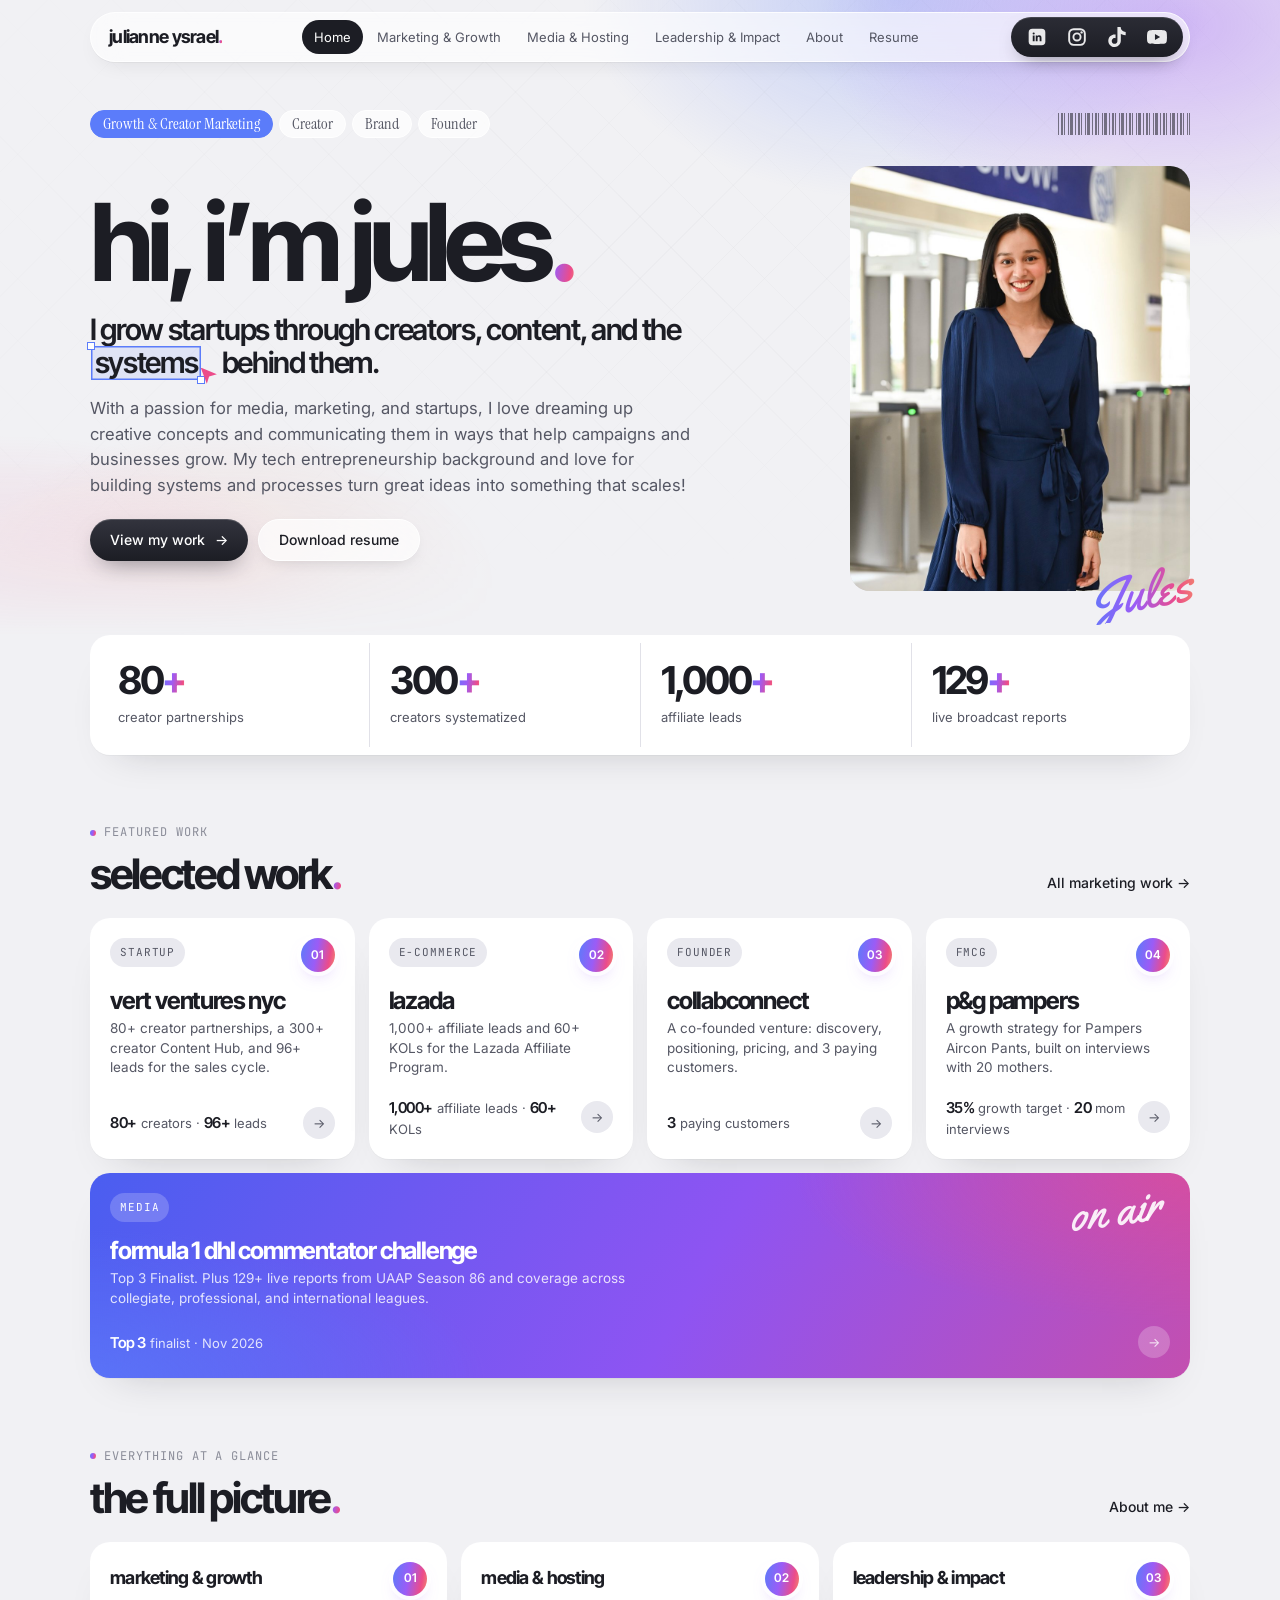
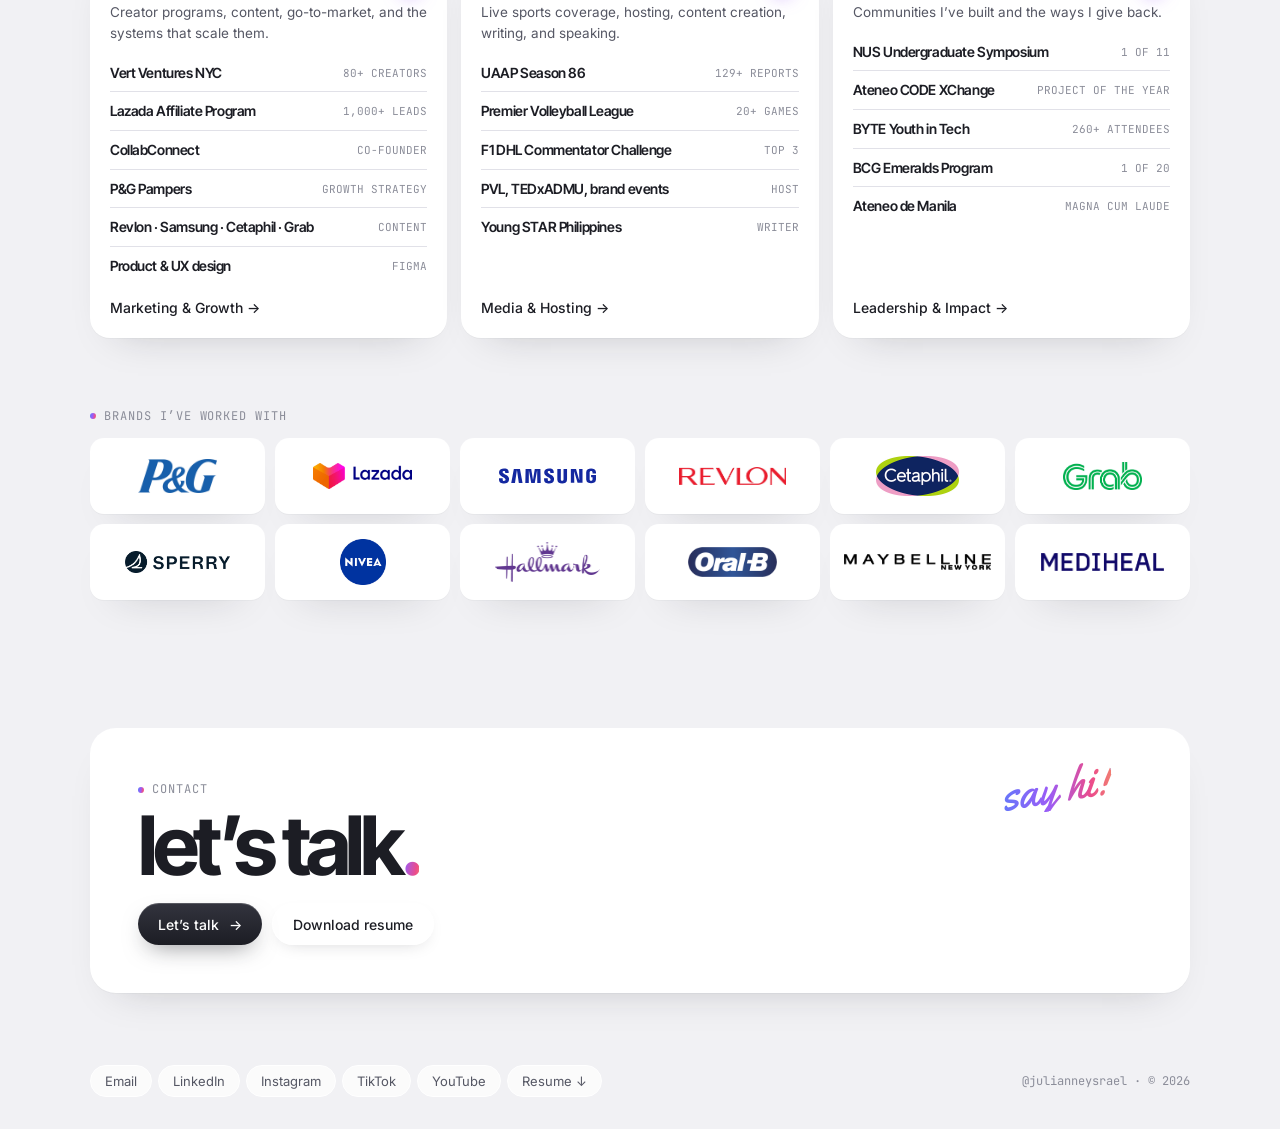
==== commit 90020af4: "Add Oral-B, Maybelline, and Mediheal logos Isolated from screenshots (checkerboard and overlay icon " ====
--- a/index.html
+++ b/index.html
@@ -190,9 +190,9 @@
           <li class="brand card brand-sperry"><img src="assets/img/logos/sperry.png" alt="Sperry"></li>
           <li class="brand card brand-nivea"><img src="assets/img/logos/nivea.png" alt="Nivea"></li>
           <li class="brand card brand-hallmark"><img src="assets/img/logos/hallmark.png" alt="Hallmark"></li>
-          <li class="brand card brand-text"><span>Oral-B</span></li>
-          <li class="brand card brand-text"><span>Maybelline</span></li>
-          <li class="brand card brand-text"><span>Mediheal</span></li>
+          <li class="brand card brand-oralb"><img src="assets/img/logos/oralb.png" alt="Oral-B"></li>
+          <li class="brand card brand-maybelline"><img src="assets/img/logos/maybelline.png" alt="Maybelline"></li>
+          <li class="brand card brand-mediheal"><img src="assets/img/logos/mediheal.png" alt="Mediheal"></li>
         </ul>
       </div>
     </section>
--- a/assets/styles.css
+++ b/assets/styles.css
@@ -485,3 +485,6 @@
 @media (max-width: 600px) { .tools-grid { grid-template-columns: 1fr; } }
 .brand-hallmark img { max-height: 40px; }
 .rows .row { align-content: start; }
+.brand-oralb img { max-height: 30px; }
+.brand-maybelline img { max-height: 20px; }
+.brand-mediheal img { max-height: 18px; }
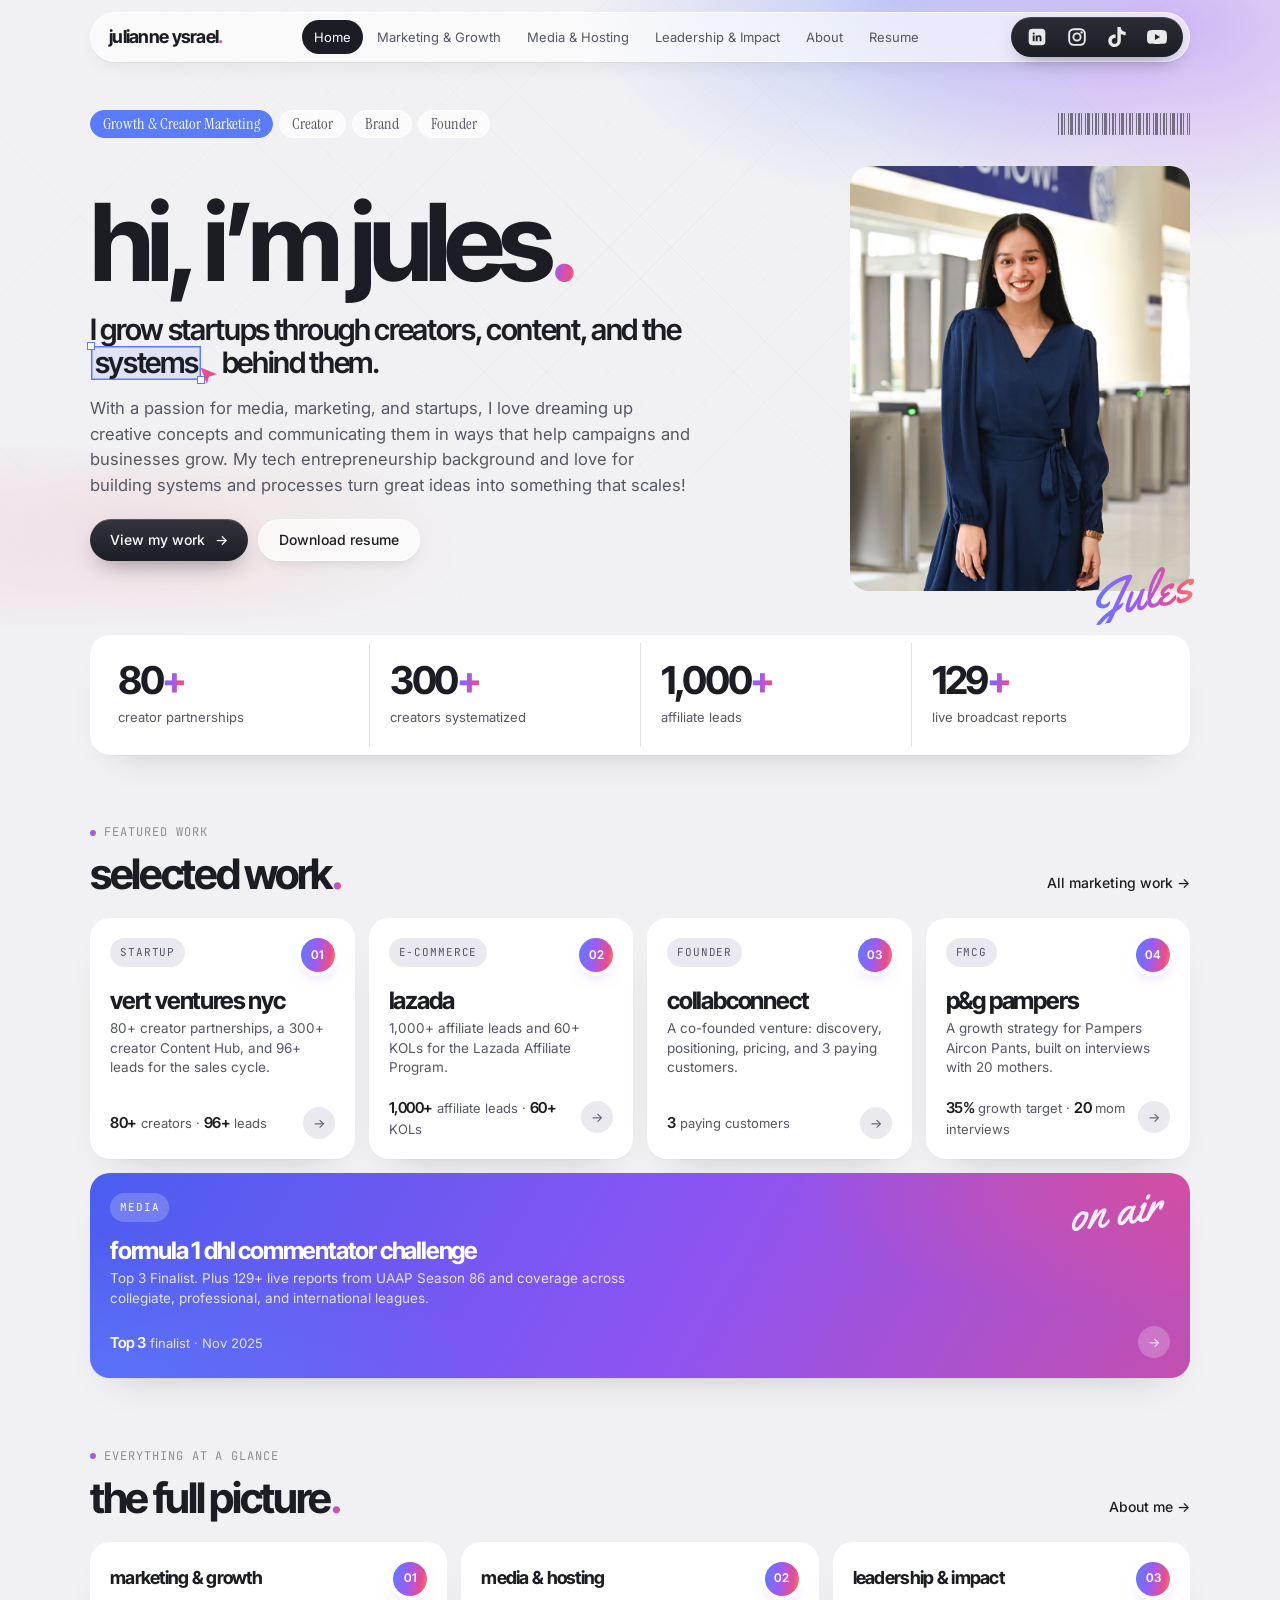
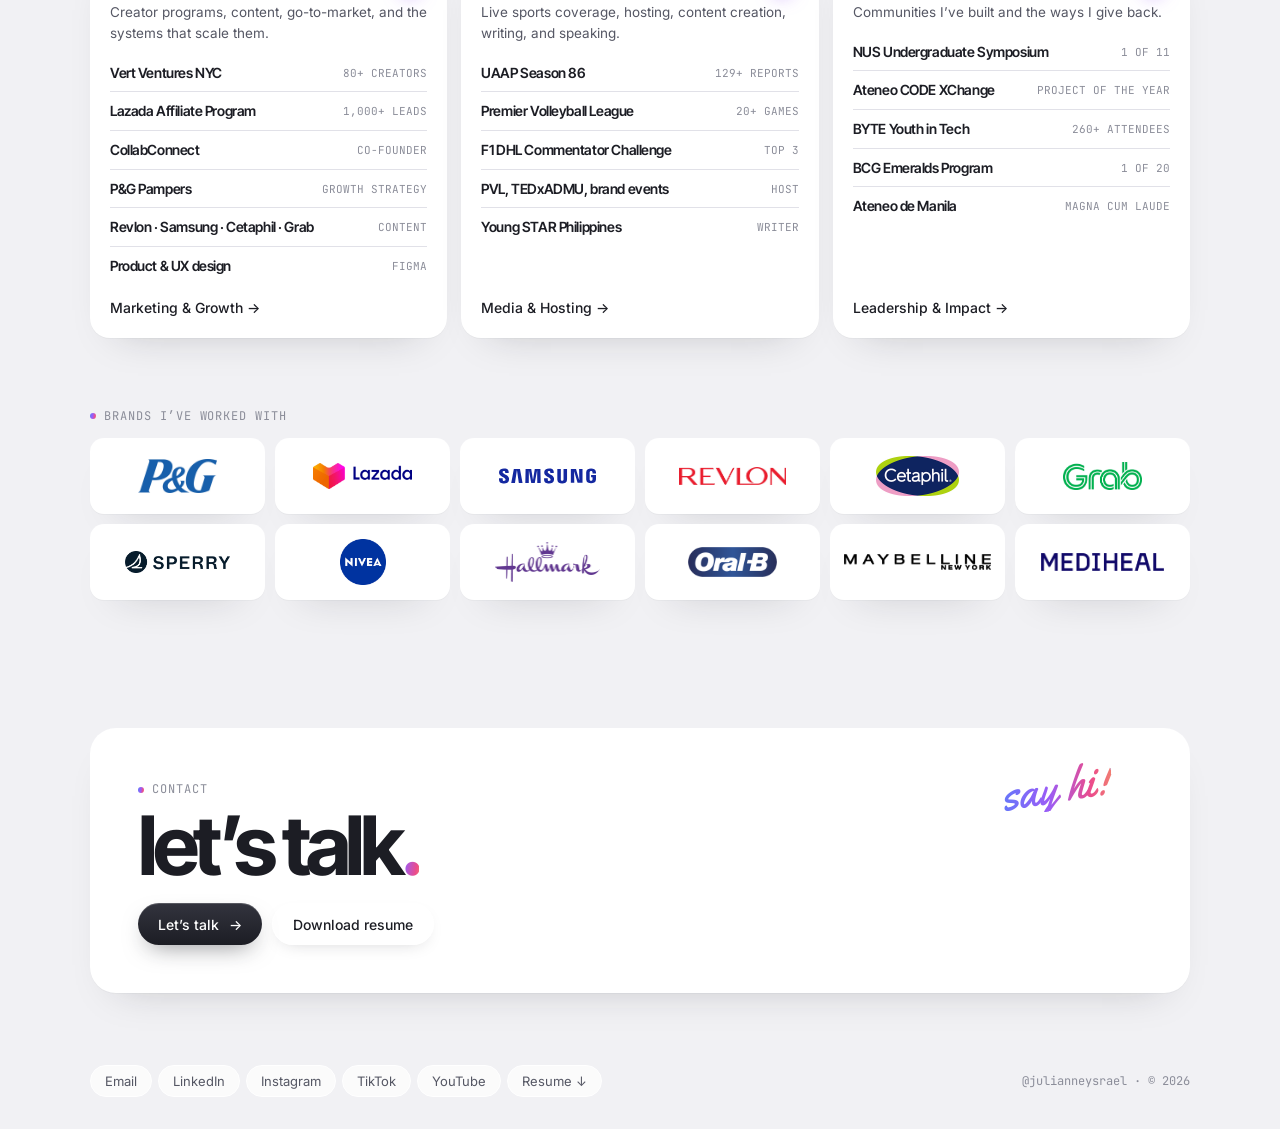
==== commit 07b0bccb: "Correct DHL Commentator Challenge date to November 2025 Co-Authored-By: Claude Opus 5.5 <noreply@ant" ====
--- a/index.html
+++ b/index.html
@@ -123,7 +123,7 @@
               <h3>formula 1 dhl commentator challenge</h3>
               <p>Top 3 Finalist. Plus 129+ live reports from UAAP Season 86 and coverage across collegiate, professional, and international leagues.</p>
             </div>
-            <div class="metric"><span><b>Top 3</b> finalist &middot; Nov 2026</span><span class="go" aria-hidden="true">&rarr;</span></div>
+            <div class="metric"><span><b>Top 3</b> finalist &middot; Nov 2025</span><span class="go" aria-hidden="true">&rarr;</span></div>
           </a>
         </div>
       </div>
--- a/assets/styles.css
+++ b/assets/styles.css
@@ -488,3 +488,18 @@
 .brand-oralb img { max-height: 30px; }
 .brand-maybelline img { max-height: 20px; }
 .brand-mediheal img { max-height: 18px; }
+
+/* ---------- Photo wall (Media) ---------- */
+.photo-wall { display: grid; grid-template-columns: repeat(4, 1fr); grid-auto-rows: 360px; grid-auto-flow: dense; gap: 14px; }
+.shot { position: relative; margin: 0; border-radius: var(--r); overflow: hidden; background: #dcdce3; }
+.shot.wide { grid-column: span 2; }
+.shot img { width: 100%; height: 100%; object-fit: cover; object-position: 50% 25%; transition: transform .5s ease; }
+.shot:hover img { transform: scale(1.03); }
+.shot figcaption {
+  position: absolute; left: 12px; bottom: 12px; padding: 6px 12px; border-radius: 999px;
+  font-family: var(--mono); font-size: 11px; letter-spacing: .04em; color: #fff;
+  background: rgba(28, 29, 36, .55); backdrop-filter: blur(8px); -webkit-backdrop-filter: blur(8px);
+}
+@media (max-width: 760px) { .photo-wall { grid-template-columns: repeat(2, 1fr); grid-auto-rows: 230px; } }
+.shot figcaption { white-space: nowrap; max-width: calc(100% - 24px); overflow: hidden; text-overflow: ellipsis; }
+@media (max-width: 760px) { .shot figcaption { font-size: 10px; padding: 5px 10px; left: 8px; bottom: 8px; } }
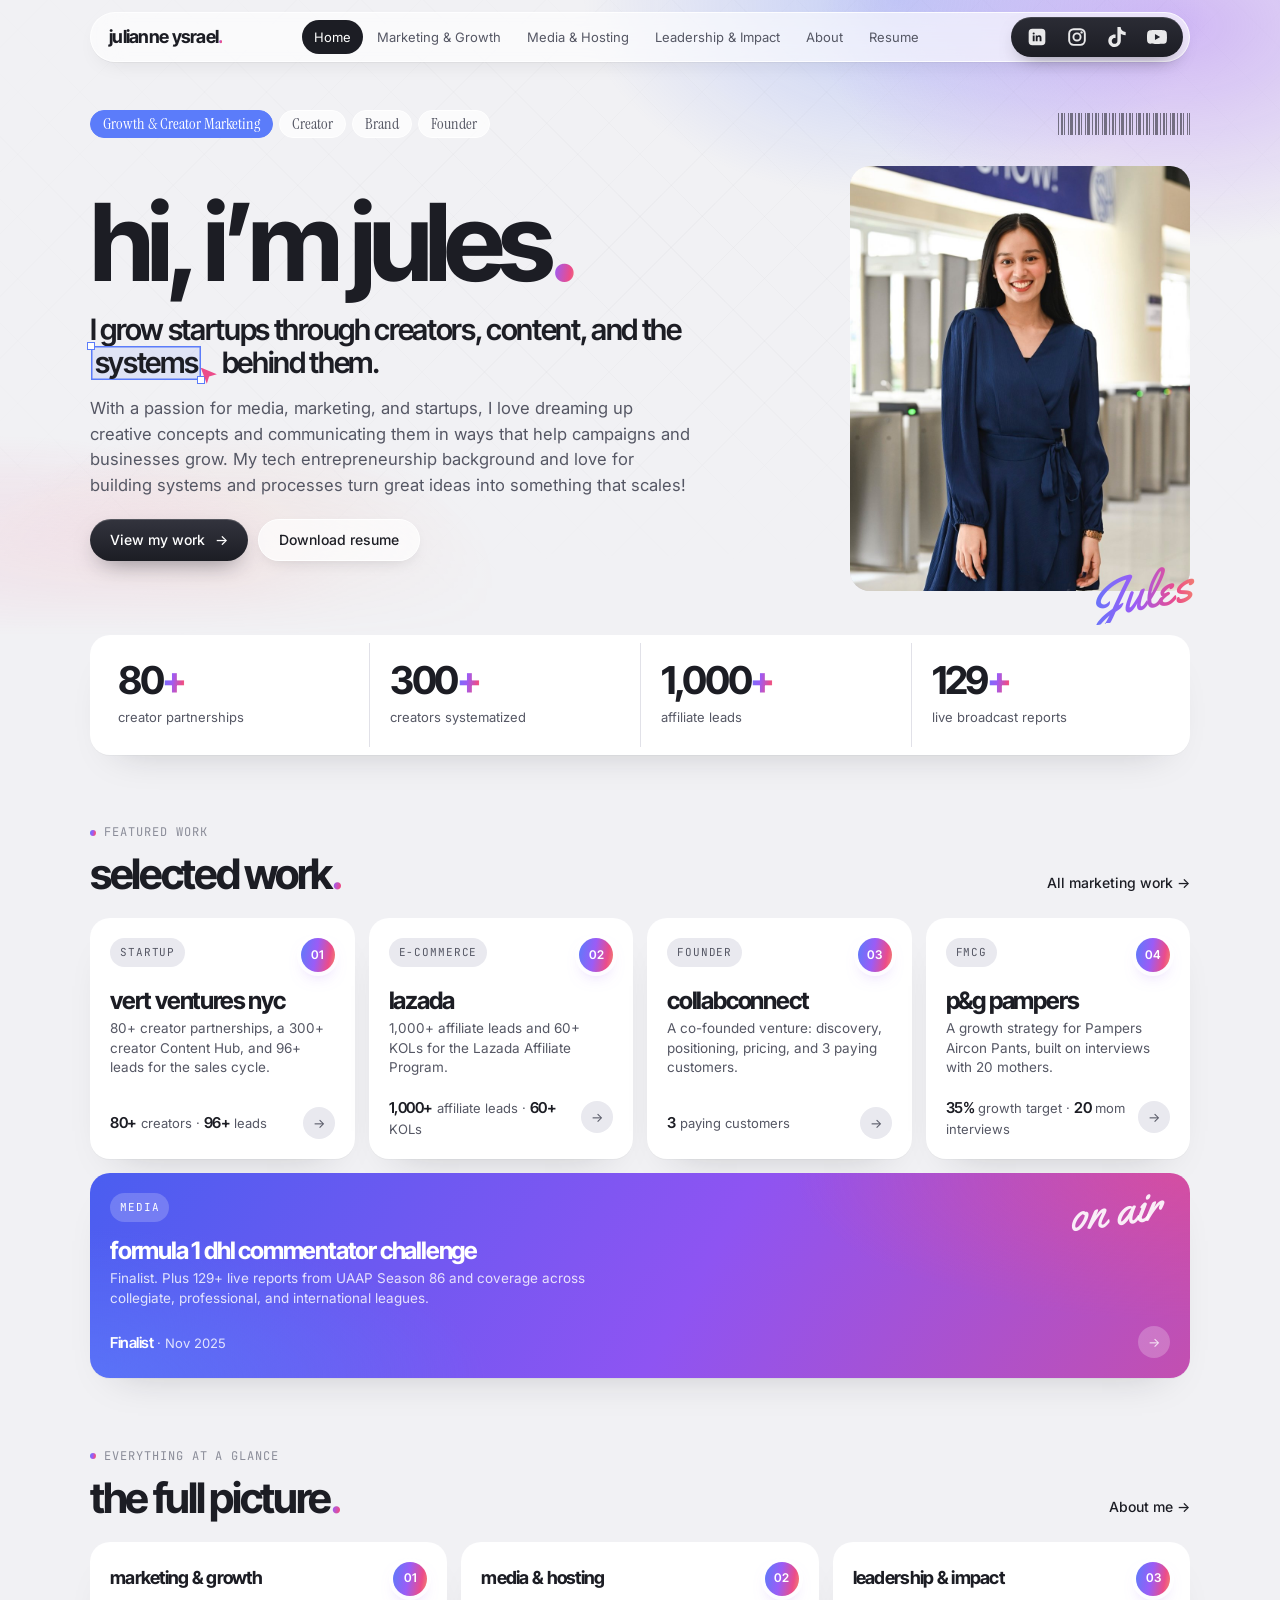
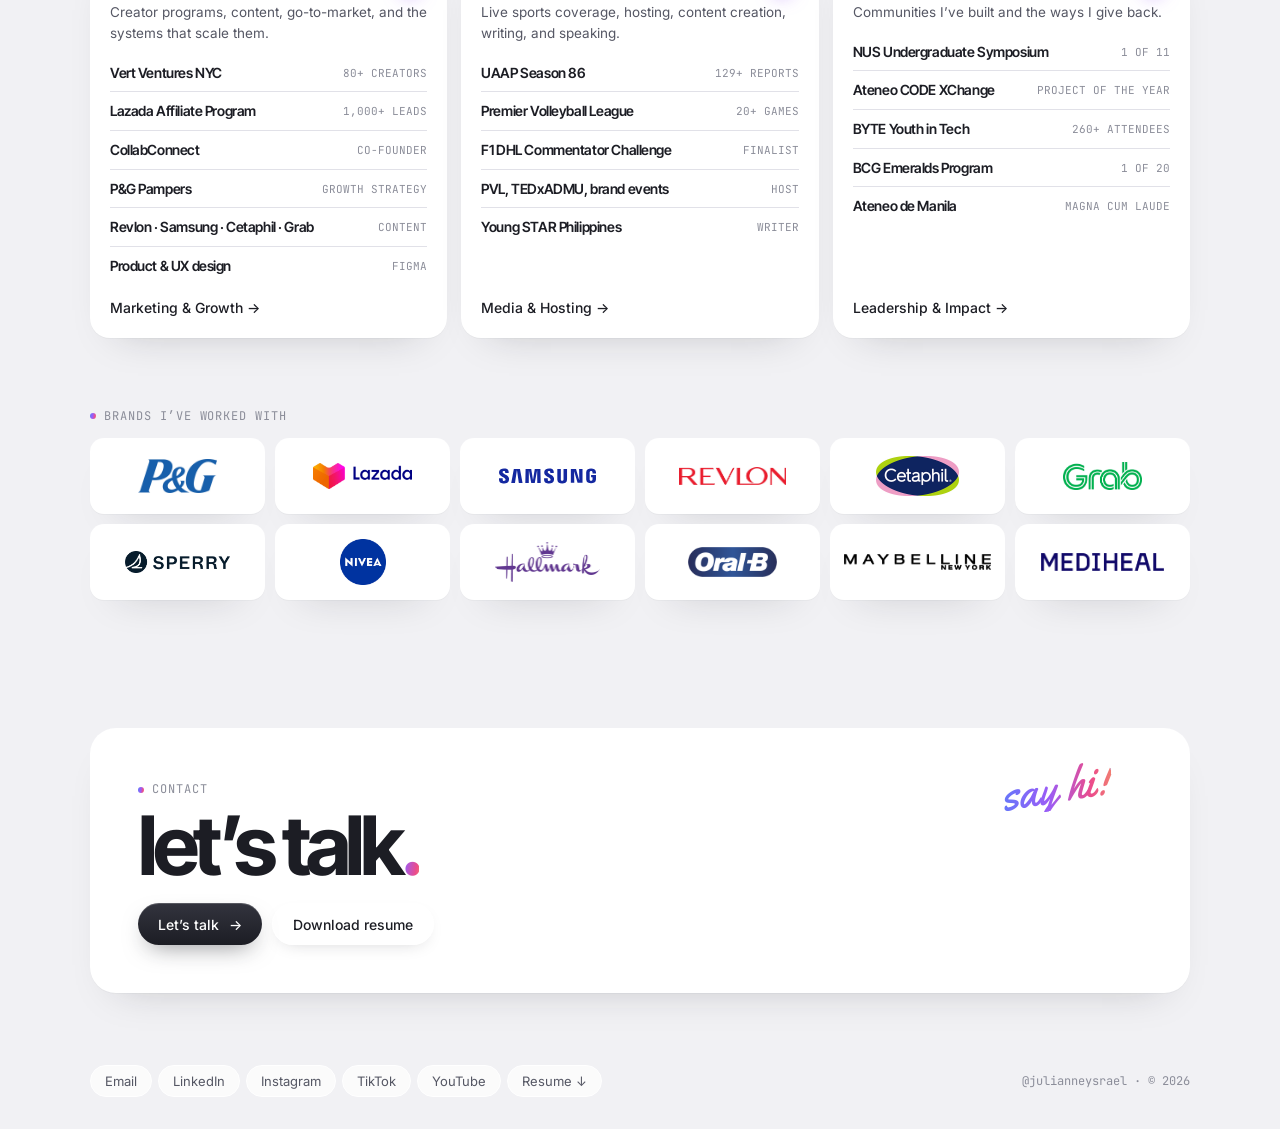
==== commit 39303a98: "Show DHL Commentator Challenge as Finalist Co-Authored-By: Claude Opus 5.5 <noreply@anthropic.com> C" ====
--- a/index.html
+++ b/index.html
@@ -121,9 +121,9 @@
             <div>
               <div class="top"><span class="tag">Media</span></div>
               <h3>formula 1 dhl commentator challenge</h3>
-              <p>Top 3 Finalist. Plus 129+ live reports from UAAP Season 86 and coverage across collegiate, professional, and international leagues.</p>
-            </div>
-            <div class="metric"><span><b>Top 3</b> finalist &middot; Nov 2025</span><span class="go" aria-hidden="true">&rarr;</span></div>
+              <p>Finalist. Plus 129+ live reports from UAAP Season 86 and coverage across collegiate, professional, and international leagues.</p>
+            </div>
+            <div class="metric"><span><b>Finalist</b> &middot; Nov 2025</span><span class="go" aria-hidden="true">&rarr;</span></div>
           </a>
         </div>
       </div>
@@ -155,7 +155,7 @@
             <ul class="item-list">
               <li><b>UAAP Season 86</b><span class="meta">129+ REPORTS</span></li>
               <li><b>Premier Volleyball League</b><span class="meta">20+ GAMES</span></li>
-              <li><b>F1 DHL Commentator Challenge</b><span class="meta">TOP 3</span></li>
+              <li><b>F1 DHL Commentator Challenge</b><span class="meta">FINALIST</span></li>
               <li><b>PVL, TEDxADMU, brand events</b><span class="meta">HOST</span></li>
               <li><b>Young STAR Philippines</b><span class="meta">WRITER</span></li>
             </ul>
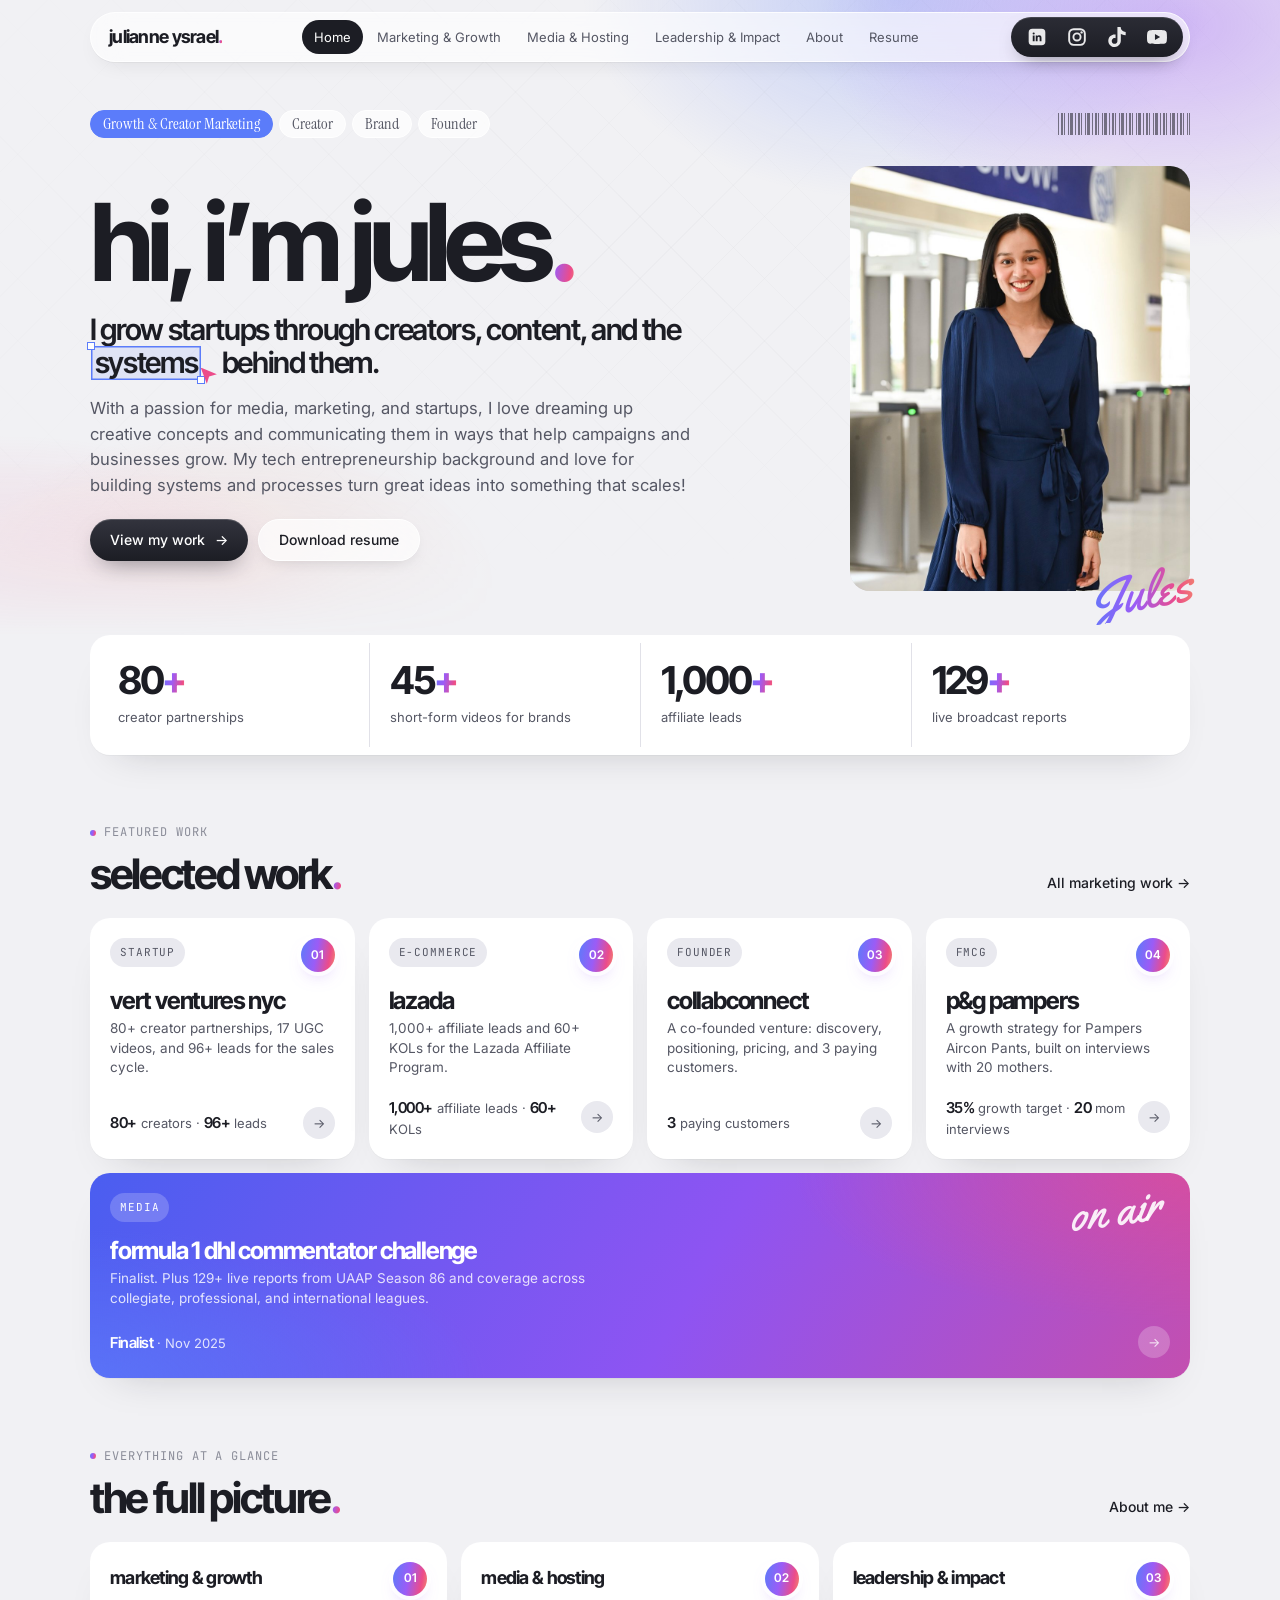
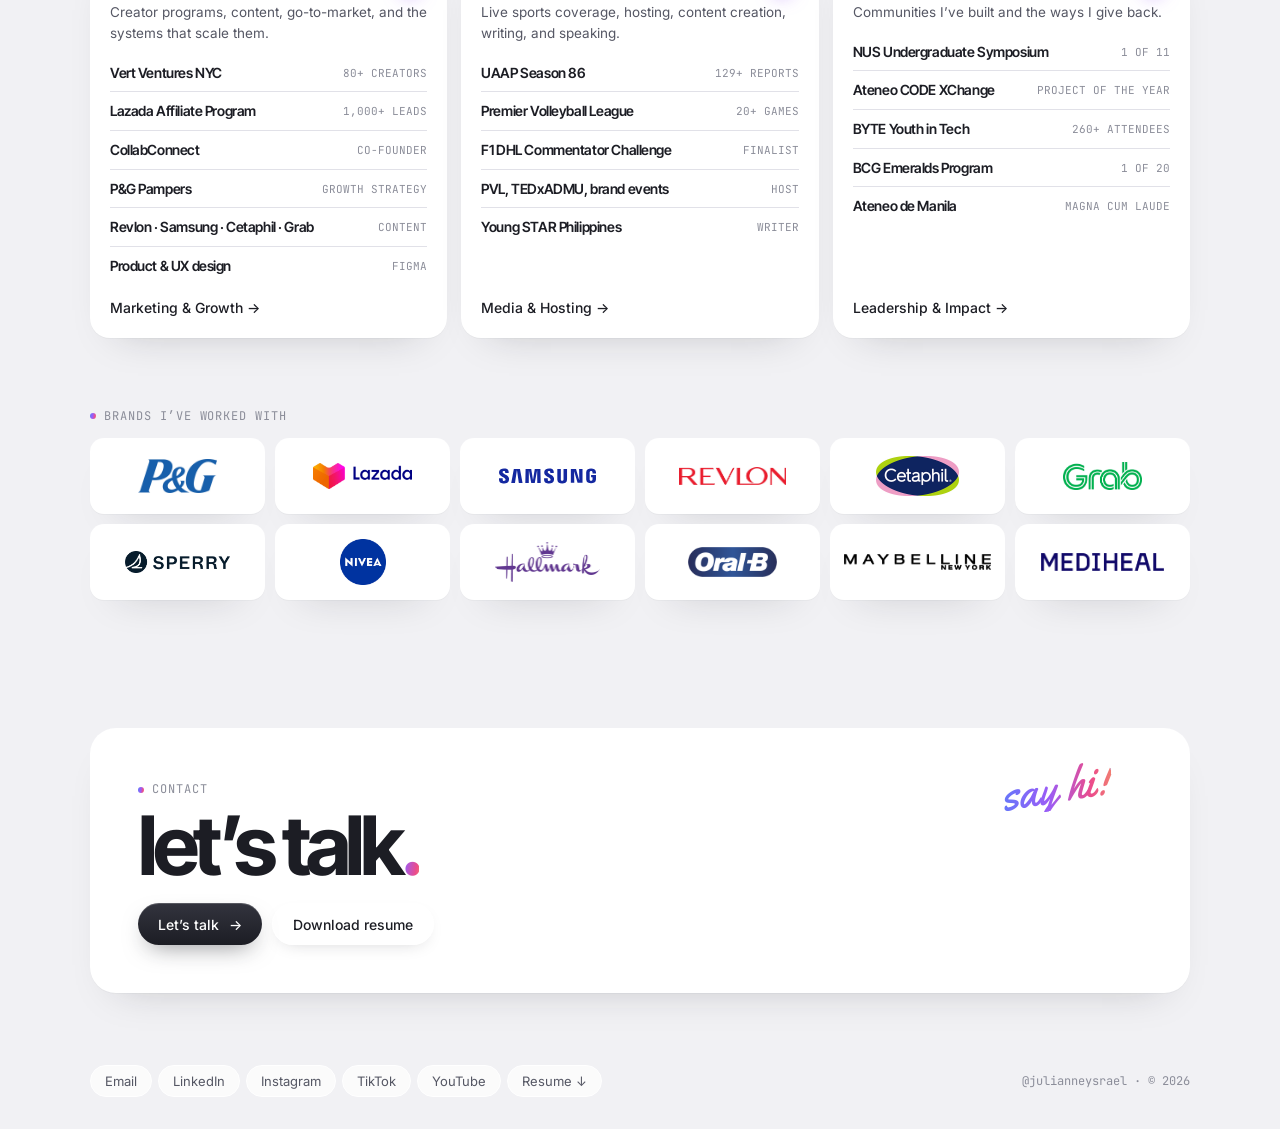
==== commit cb80dfae: "Replace 300+ creators metric with 45+ short-form videos for brands Proof bar now covers creators, co" ====
--- a/index.html
+++ b/index.html
@@ -70,7 +70,7 @@
       <div class="wrap">
         <div class="proof card reveal">
           <div><strong>80<i>+</i></strong><span>creator partnerships</span></div>
-          <div><strong>300<i>+</i></strong><span>creators systematized</span></div>
+          <div><strong>45<i>+</i></strong><span>short-form videos for brands</span></div>
           <div><strong>1,000<i>+</i></strong><span>affiliate leads</span></div>
           <div><strong>129<i>+</i></strong><span>live broadcast reports</span></div>
         </div>
@@ -88,7 +88,7 @@
             <div>
               <div class="top"><span class="tag">Startup</span><span class="badge">01</span></div>
               <h3>vert ventures nyc</h3>
-              <p>80+ creator partnerships, a 300+ creator Content Hub, and 96+ leads for the sales cycle.</p>
+              <p>80+ creator partnerships, 17 UGC videos, and 96+ leads for the sales cycle.</p>
             </div>
             <div class="metric"><span><b>80+</b> creators &middot; <b>96+</b> leads</span><span class="go" aria-hidden="true">&rarr;</span></div>
           </a>
--- a/assets/styles.css
+++ b/assets/styles.css
@@ -503,3 +503,10 @@
 @media (max-width: 760px) { .photo-wall { grid-template-columns: repeat(2, 1fr); grid-auto-rows: 230px; } }
 .shot figcaption { white-space: nowrap; max-width: calc(100% - 24px); overflow: hidden; text-overflow: ellipsis; }
 @media (max-width: 760px) { .shot figcaption { font-size: 10px; padding: 5px 10px; left: 8px; bottom: 8px; } }
+.photo-wall.five { grid-template-columns: repeat(5, 1fr); }
+@media (max-width: 760px) {
+  .photo-wall.five { grid-template-columns: repeat(2, 1fr); }
+  .photo-wall.five .shot:last-child { grid-column: span 2; }
+}
+.photo-wall.five figcaption { letter-spacing: 0; padding: 6px 10px; }
+@media (max-width: 760px) { .photo-wall.five .shot:last-child img { object-position: 50% 62%; } }
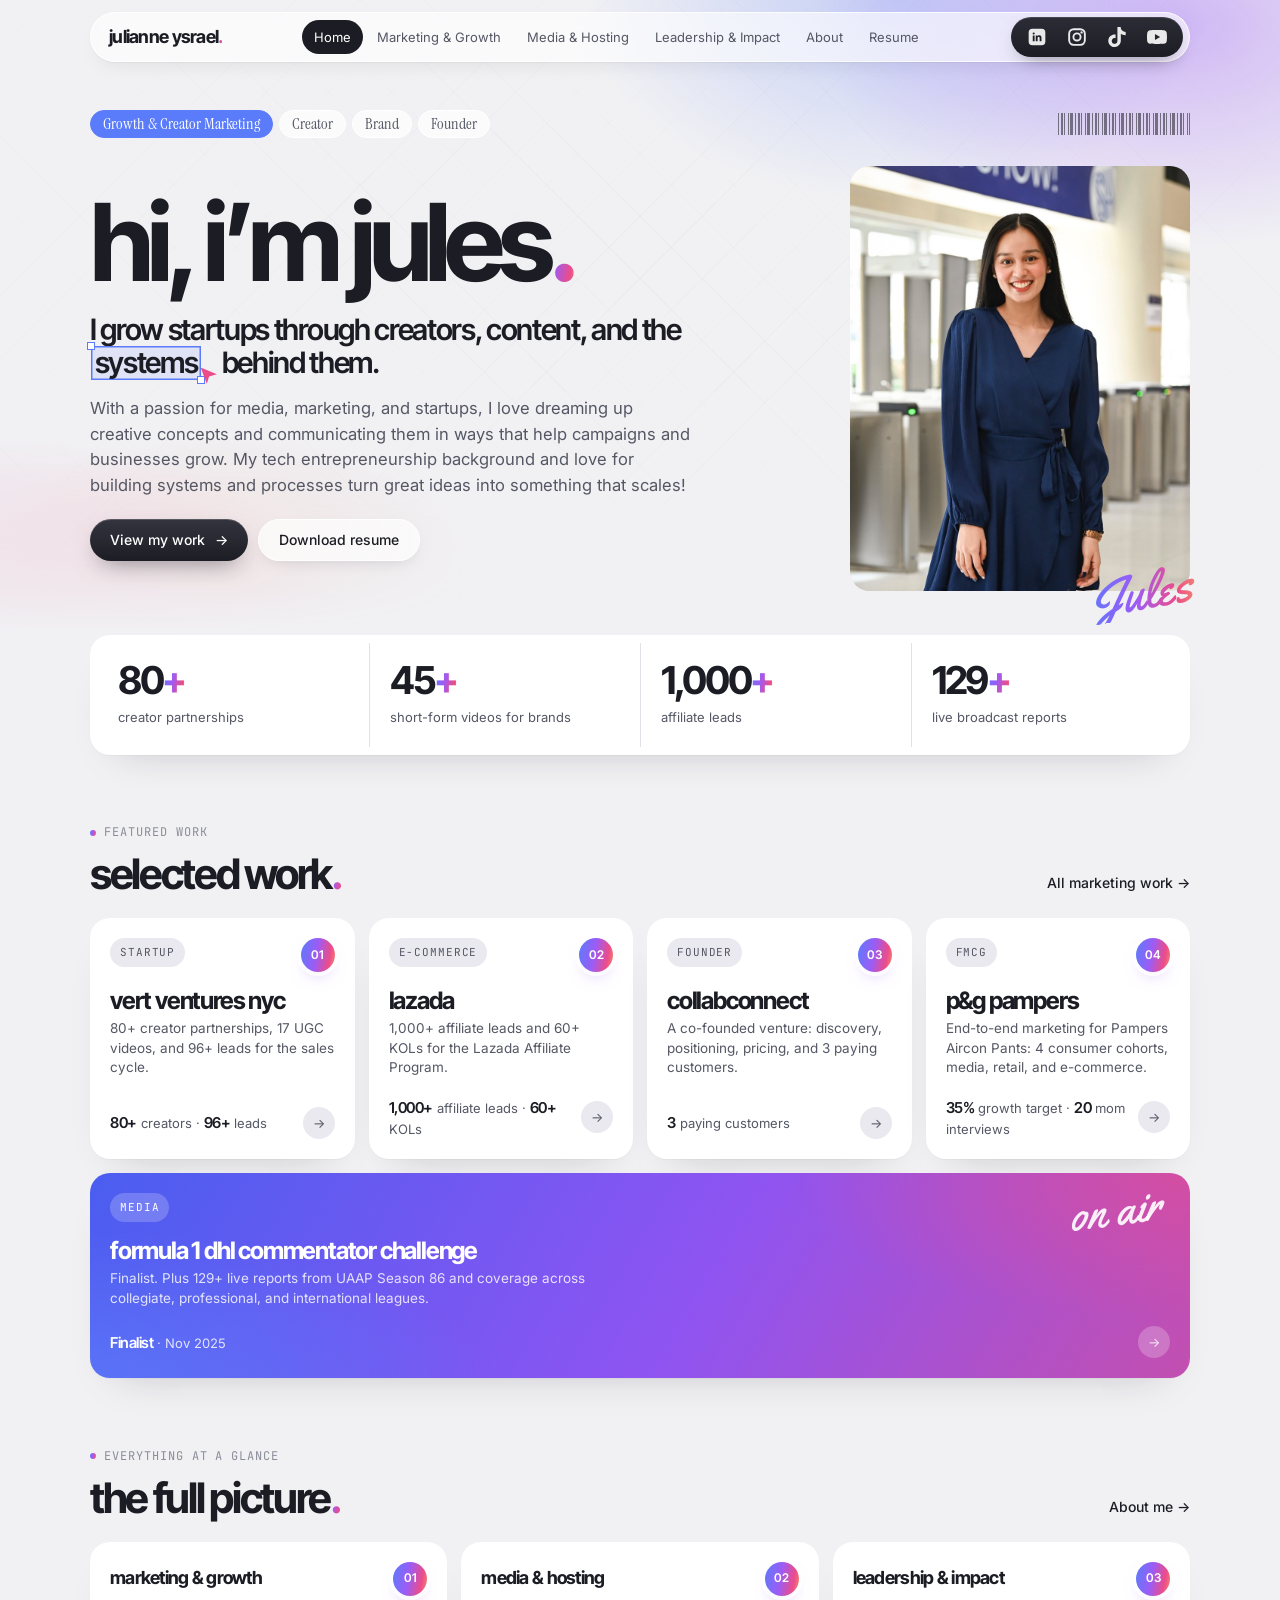
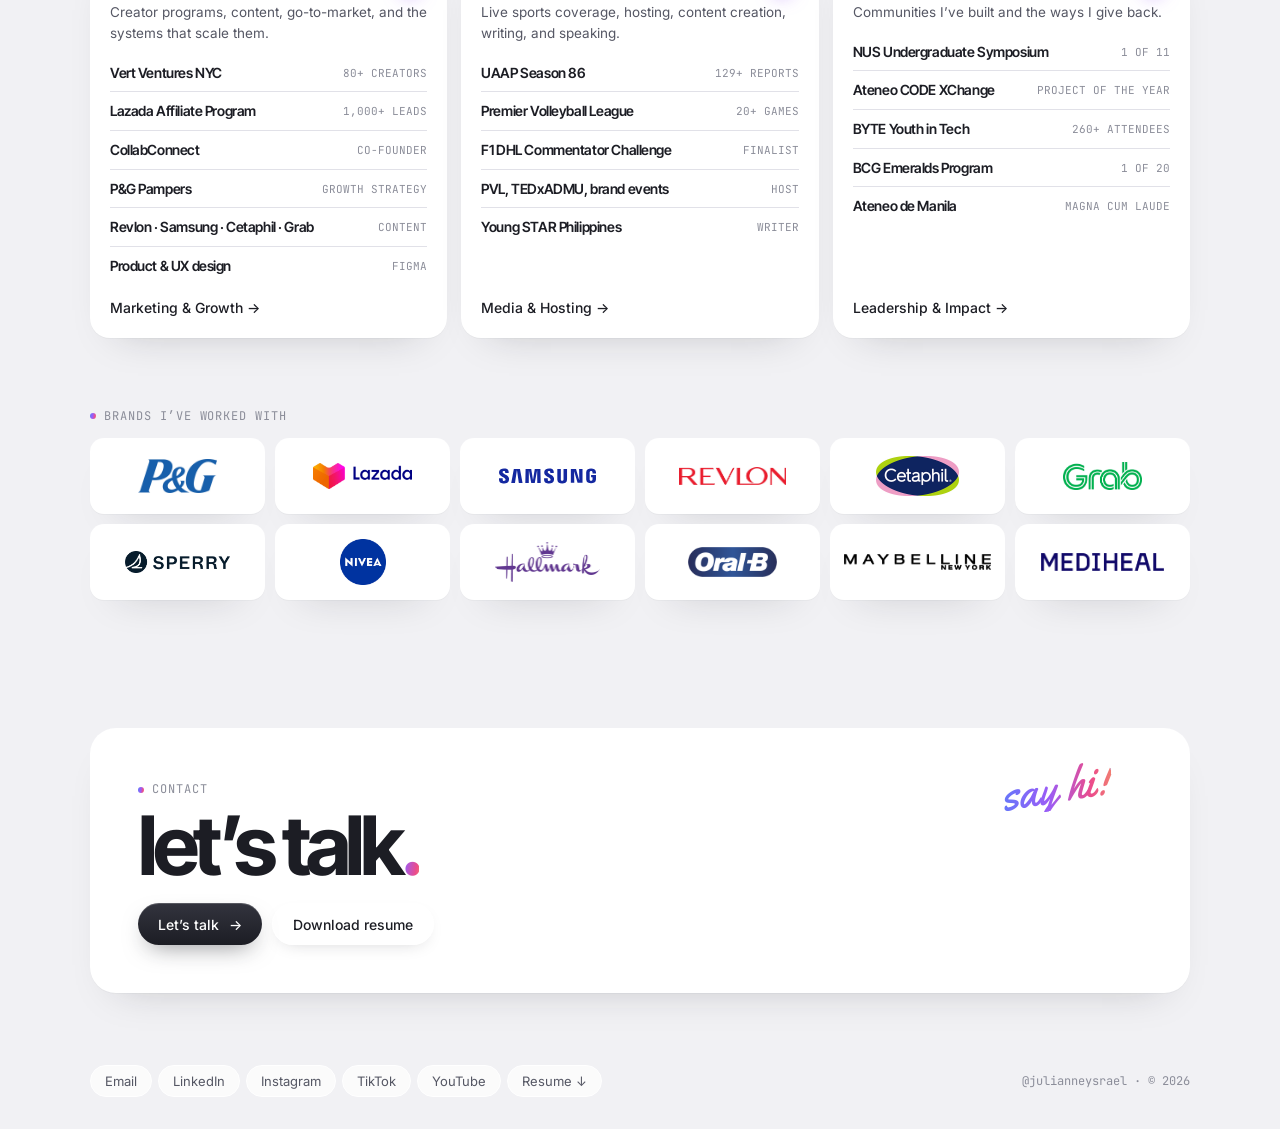
==== commit 945599e1: "Expand P&G case study: end-to-end media, retail, and e-commerce work Adds cohort, media, retail, e-c" ====
--- a/index.html
+++ b/index.html
@@ -112,7 +112,7 @@
             <div>
               <div class="top"><span class="tag">FMCG</span><span class="badge">04</span></div>
               <h3>p&amp;g pampers</h3>
-              <p>A growth strategy for Pampers Aircon Pants, built on interviews with 20 mothers.</p>
+              <p>End-to-end marketing for Pampers Aircon Pants: 4 consumer cohorts, media, retail, and e-commerce.</p>
             </div>
             <div class="metric"><span><b>35%</b> growth target &middot; <b>20</b> mom interviews</span><span class="go" aria-hidden="true">&rarr;</span></div>
           </a>
--- a/assets/styles.css
+++ b/assets/styles.css
@@ -510,3 +510,36 @@
 }
 .photo-wall.five figcaption { letter-spacing: 0; padding: 6px 10px; }
 @media (max-width: 760px) { .photo-wall.five .shot:last-child img { object-position: 50% 62%; } }
+.shot.tall { aspect-ratio: 3 / 4; }
+.visuals { display: grid; grid-template-columns: repeat(3, 1fr); gap: 10px; }
+.visuals.screens { grid-template-columns: 1fr 1fr 0.62fr; }
+.shot.screen { aspect-ratio: auto; min-height: 340px; background: #fff; box-shadow: inset 0 0 0 1px var(--line); }
+.shot.screen img { object-fit: cover; object-position: 0 0; }
+.video-card { display: grid; place-items: center; color: #fff; text-decoration: none;
+  background: radial-gradient(70% 60% at 100% 0%, rgba(236,76,138,.6), transparent 60%), radial-gradient(70% 60% at 0% 100%, rgba(91,124,250,.7), transparent 60%), #23242d; }
+.video-card::before { content: ""; width: 56px; height: 56px; border-radius: 50%; margin-bottom: 40px;
+  background: rgba(255,255,255,.18) url("data:image/svg+xml,%3Csvg xmlns='http://www.w3.org/2000/svg' viewBox='0 0 24 24'%3E%3Cpath d='M8 5v14l11-7z' fill='white'/%3E%3C/svg%3E") center / 22px no-repeat; }
+.video-card .vc-label { position: absolute; top: 50%; margin-top: 18px; font-size: 14px; font-weight: 500; }
+.video-card:hover { transform: translateY(-2px); }
+@media (max-width: 760px) { .visuals, .visuals.screens { grid-template-columns: 1fr; } .shot.screen { aspect-ratio: 16 / 10; min-height: 0; } .video-card { aspect-ratio: 16 / 10; } }
+@media (max-width: 760px) { .shot.video-card { aspect-ratio: 16 / 9; } }
+.photo-wall.three { grid-template-columns: repeat(3, 1fr); grid-auto-rows: 420px; }
+@media (max-width: 760px) { .photo-wall.three { grid-template-columns: repeat(3, 1fr); grid-auto-rows: 220px; gap: 8px; } .photo-wall.three figcaption { display: none; } }
+.shot.slide { aspect-ratio: 16 / 9; background: #fff; box-shadow: inset 0 0 0 1px var(--line); }
+.shot.slide img { object-fit: contain; object-position: 50% 50%; }
+@media (max-width: 760px) { .visuals.slides { grid-template-columns: 1fr; } }
+.shot.slide { overflow: visible; background: none; box-shadow: none; aspect-ratio: auto; }
+.shot.slide img { height: auto; aspect-ratio: 16 / 9; border-radius: var(--r-sm); background: #fff; box-shadow: inset 0 0 0 1px var(--line), 0 1px 0 var(--line); }
+.shot.slide:hover img { transform: none; }
+.shot.slide figcaption { position: static; display: block; margin-top: 8px; padding: 0; background: none; color: var(--ink-2); backdrop-filter: none; -webkit-backdrop-filter: none; font-size: 11px; }
+.photo-wall.nus { grid-template-columns: 1fr 1fr; grid-auto-rows: 300px; }
+.photo-wall.nus .shot img { object-position: 50% 40%; }
+@media (max-width: 760px) { .photo-wall.nus { grid-template-columns: 1fr; grid-auto-rows: 230px; } }
+.shorts.four { grid-template-columns: repeat(4, 1fr); }
+@media (max-width: 600px) { .shorts.four { grid-template-columns: repeat(2, 1fr); } }
+.photo-wall.nus.four { grid-template-columns: repeat(4, 1fr); grid-auto-rows: 240px; }
+@media (max-width: 760px) { .photo-wall.nus.four { grid-template-columns: repeat(2, 1fr); grid-auto-rows: 200px; } }
+.talks .video { aspect-ratio: 5 / 1; }
+@media (max-width: 600px) { .talks .video { aspect-ratio: 3 / 1; } }
+.visuals.slides.two { grid-template-columns: 1fr 1fr; }
+@media (max-width: 760px) { .visuals.slides.two { grid-template-columns: 1fr; } }
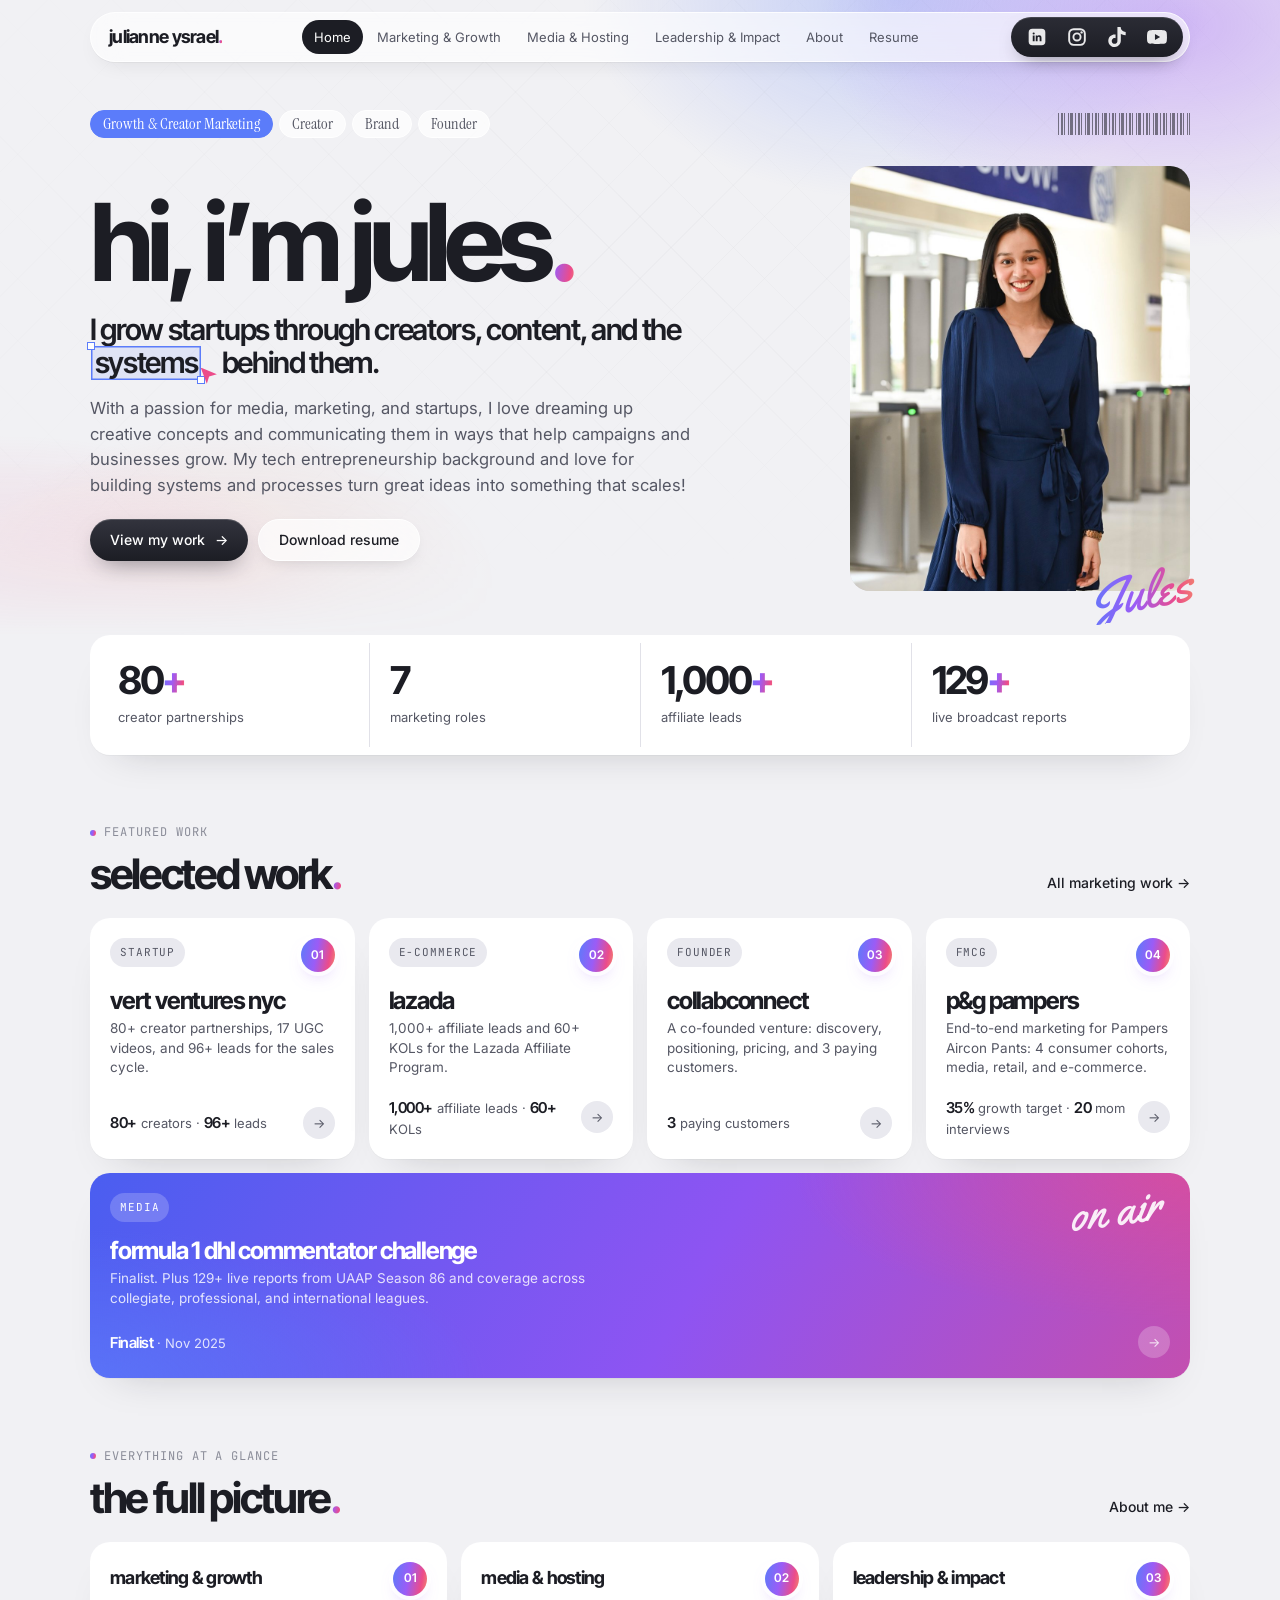
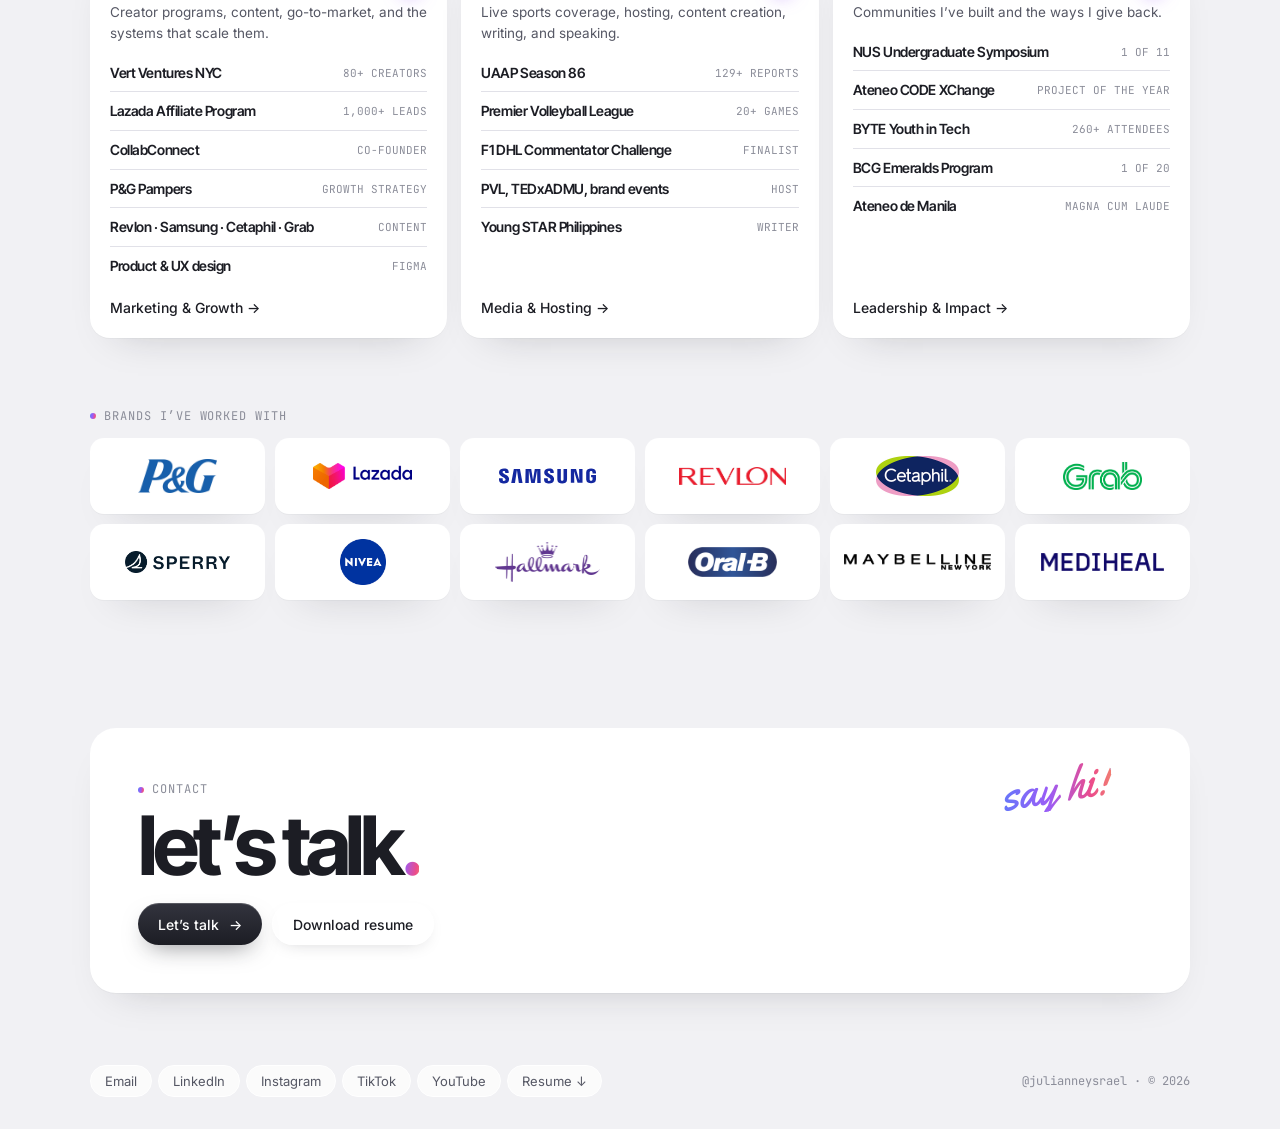
==== commit 1f72d8b8: "Replace 45+ videos stat with 7 marketing roles Co-Authored-By: Claude Opus 5.5 <noreply@anthropic.co" ====
--- a/index.html
+++ b/index.html
@@ -70,7 +70,7 @@
       <div class="wrap">
         <div class="proof card reveal">
           <div><strong>80<i>+</i></strong><span>creator partnerships</span></div>
-          <div><strong>45<i>+</i></strong><span>short-form videos for brands</span></div>
+          <div><strong>7</strong><span>marketing roles</span></div>
           <div><strong>1,000<i>+</i></strong><span>affiliate leads</span></div>
           <div><strong>129<i>+</i></strong><span>live broadcast reports</span></div>
         </div>
--- a/assets/styles.css
+++ b/assets/styles.css
@@ -543,3 +543,24 @@
 @media (max-width: 600px) { .talks .video { aspect-ratio: 3 / 1; } }
 .visuals.slides.two { grid-template-columns: 1fr 1fr; }
 @media (max-width: 760px) { .visuals.slides.two { grid-template-columns: 1fr; } }
+.photo-wall.uaap { grid-template-columns: repeat(6, 1fr); grid-auto-rows: 320px; }
+.photo-wall.uaap .half { grid-column: span 3; }
+.photo-wall.uaap .third { grid-column: span 2; }
+@media (max-width: 760px) {
+  .photo-wall.uaap { grid-template-columns: repeat(2, 1fr); grid-auto-rows: 200px; }
+  .photo-wall.uaap .half { grid-column: span 2; }
+  .photo-wall.uaap .third { grid-column: span 1; }
+  .photo-wall.uaap .third:last-child { grid-column: span 2; }
+}
+.photo-wall.sta { grid-column: 1 / -1; grid-template-columns: repeat(3, 1fr); grid-auto-rows: 260px; gap: 8px; margin-top: 10px; }
+.photo-wall.sta .shot img { object-position: 50% 45%; }
+.photo-wall.sta figcaption { letter-spacing: 0; padding: 5px 9px; font-size: 10px; }
+@media (max-width: 760px) { .photo-wall.sta { grid-auto-rows: 180px; } .photo-wall.sta figcaption { display: none; } }
+.coursework { display: grid; gap: 8px; margin-top: 8px; }
+.coursework > div { display: grid; grid-template-columns: 120px 1fr; gap: 10px; align-items: start; }
+.coursework .cw-area { font-family: var(--mono); font-size: 11px; text-transform: uppercase; letter-spacing: .06em; color: var(--muted); padding-top: 6px; }
+.coursework .chips { margin-top: 0; }
+@media (max-width: 600px) { .coursework > div { grid-template-columns: 1fr; gap: 4px; } .coursework .cw-area { padding-top: 0; } }
+.photo-wall.case-photos { grid-template-columns: 1fr 1fr; grid-auto-rows: 420px; }
+.photo-wall.case-photos .shot img { object-position: 50% 35%; }
+@media (max-width: 760px) { .photo-wall.case-photos { grid-auto-rows: 260px; } }
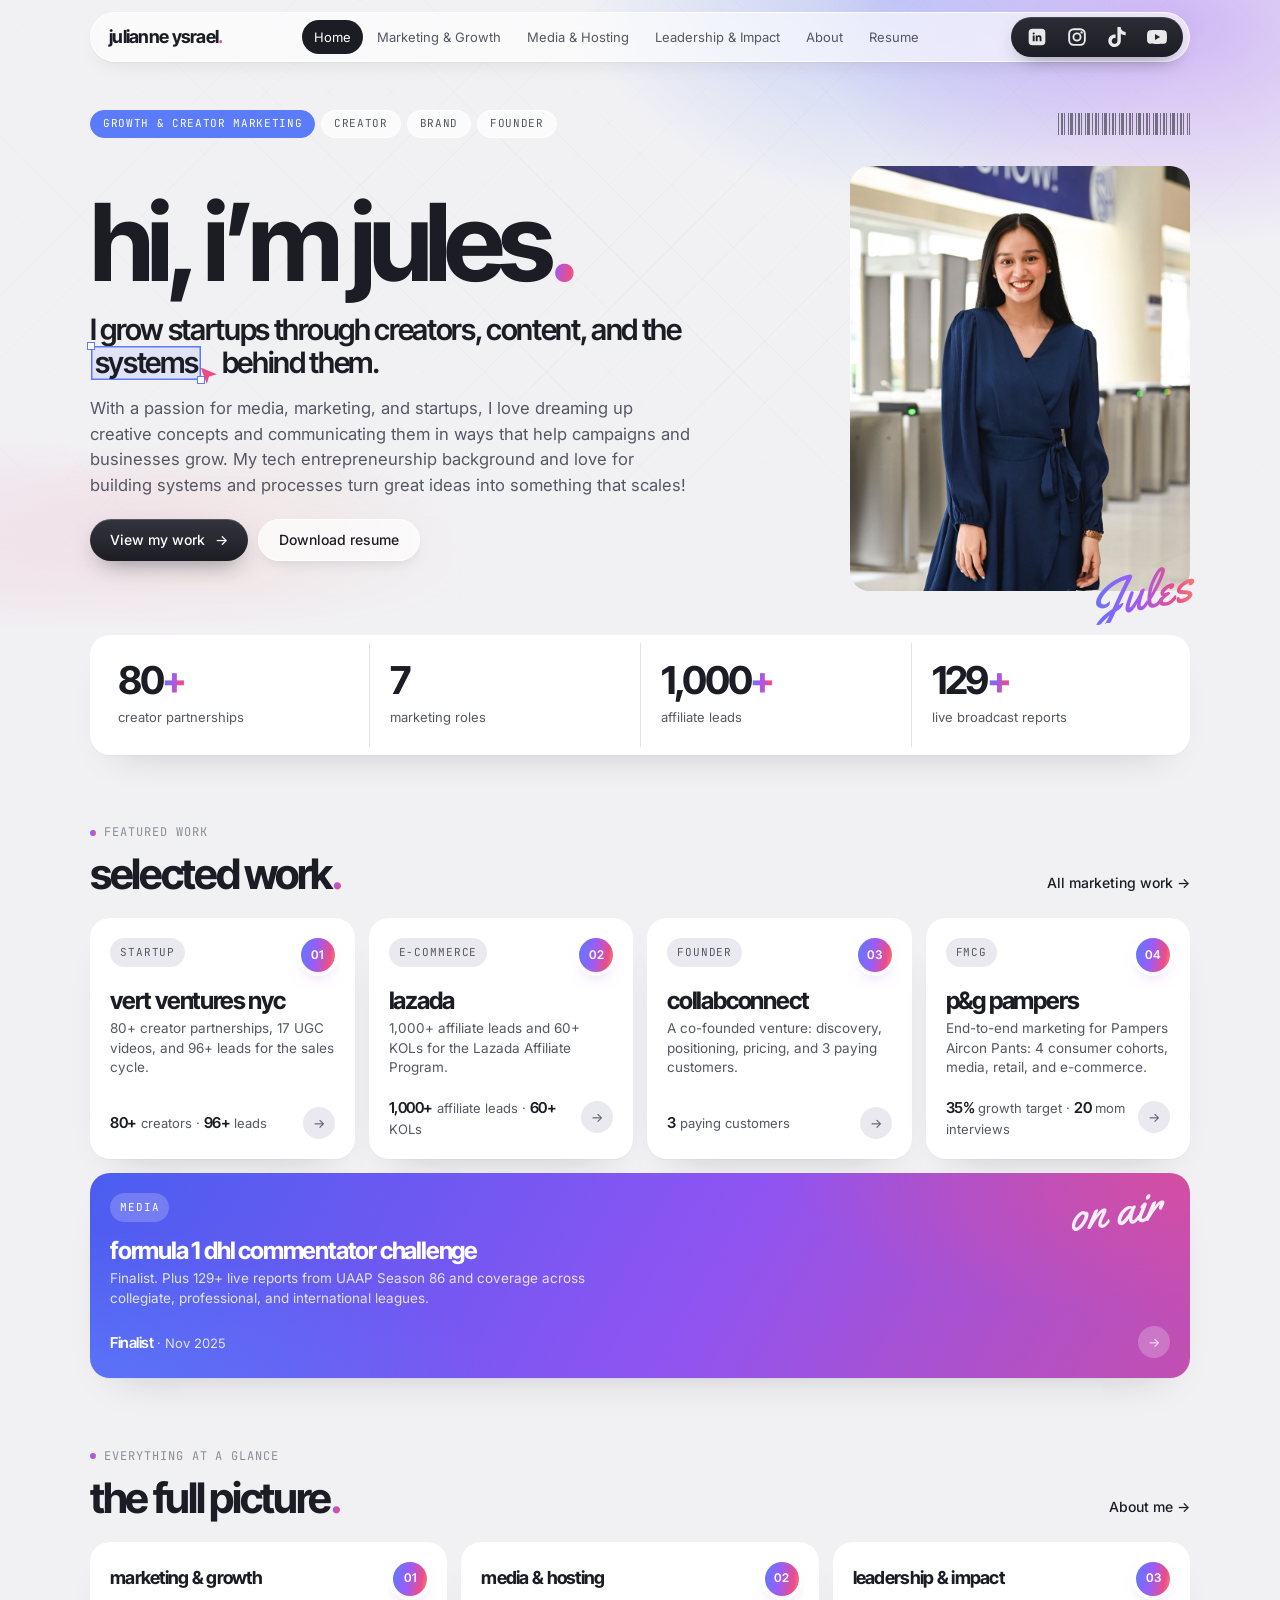
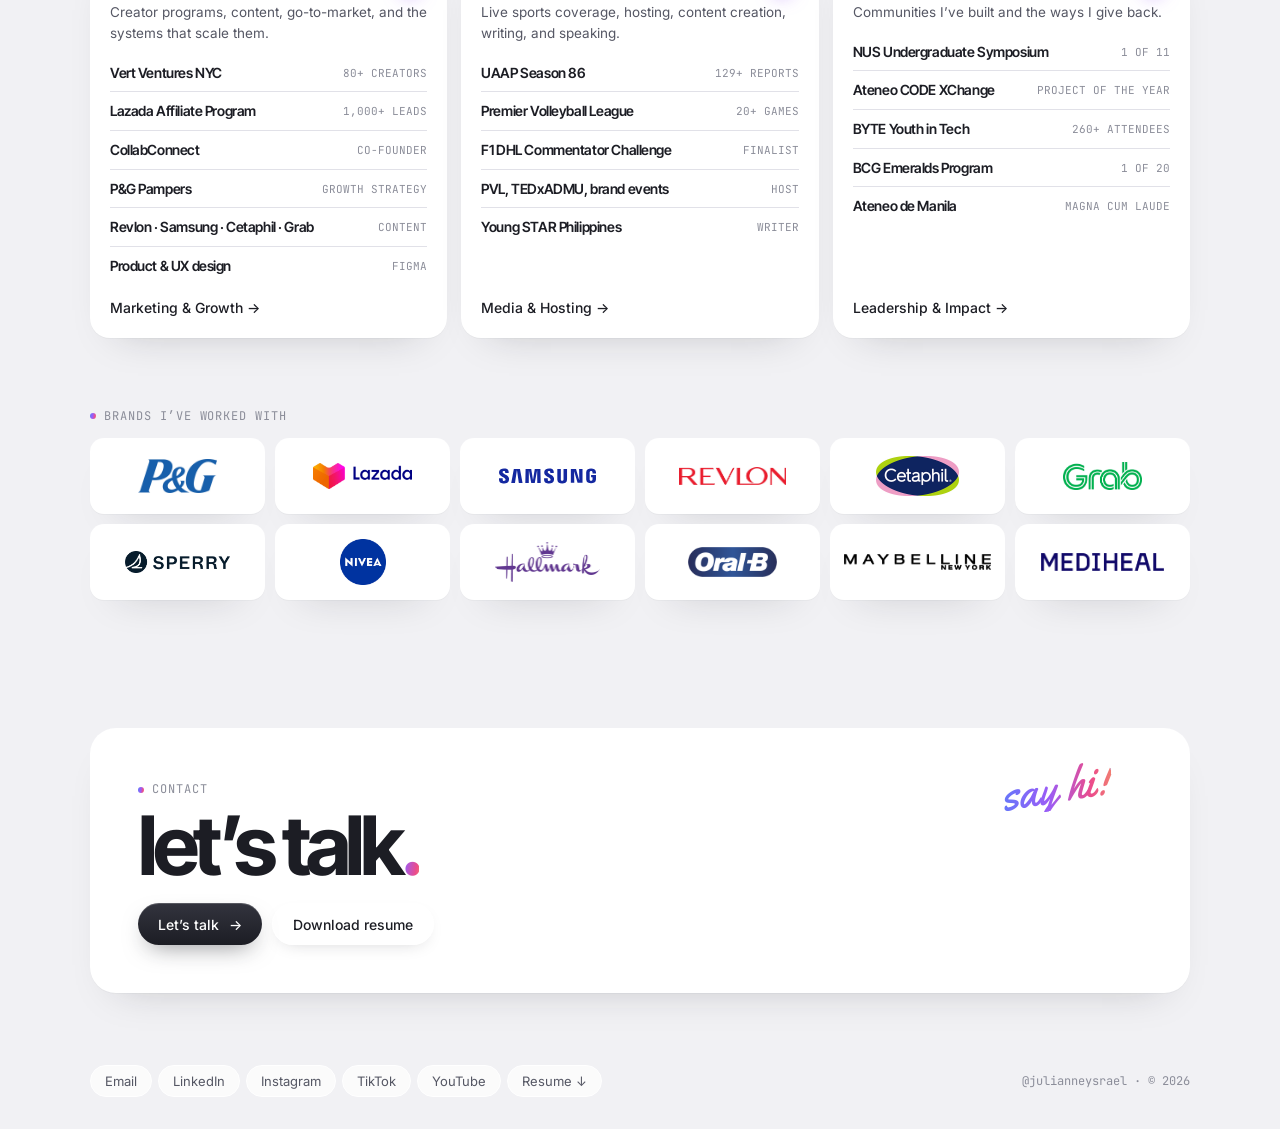
==== commit 67280946: "Phones: move social icons into the menu so the header isn't cramped Co-Authored-By: Claude Opus 5.5 " ====
--- a/index.html
+++ b/index.html
@@ -26,6 +26,12 @@
           <a href="leadership.html">Leadership &amp; Impact</a>
           <a href="about.html">About</a>
           <a href="assets/Jules-Ysrael-Resume.pdf" download>Resume</a>
+          <div class="socials nav-socials" aria-label="Social media">
+          <a href="https://www.linkedin.com/in/julianne-ysrael-a098501b9/" target="_blank" rel="noopener" aria-label="LinkedIn" title="LinkedIn"><svg viewBox="0 0 24 24" width="20" height="20" aria-hidden="true"><rect x="2" y="2" width="20" height="20" rx="4.5" fill="currentColor"/><g class="cut" transform="translate(4.7 4.5) scale(.62)"><path d="M20.447 20.452h-3.554v-5.569c0-1.328-.027-3.037-1.852-3.037-1.853 0-2.136 1.445-2.136 2.939v5.667H9.351V9h3.414v1.561h.046c.477-.9 1.637-1.85 3.37-1.85 3.601 0 4.267 2.37 4.267 5.455v6.286zM5.337 7.433a2.064 2.064 0 1 1 0-4.128 2.064 2.064 0 0 1 0 4.128zM7.119 20.452H3.555V9h3.564v11.452z"/></g></svg></a>
+          <a href="https://www.instagram.com/julianneysrael/" target="_blank" rel="noopener" aria-label="Instagram" title="Instagram"><svg viewBox="0 0 24 24" width="20" height="20" aria-hidden="true"><rect x="2.6" y="2.6" width="18.8" height="18.8" rx="5.4" fill="none" stroke="currentColor" stroke-width="2.3"/><circle cx="12" cy="12" r="4.3" fill="none" stroke="currentColor" stroke-width="2.3"/><circle cx="17.5" cy="6.5" r="1.4" fill="currentColor"/></svg></a>
+          <a href="https://www.tiktok.com/@julianneysrael" target="_blank" rel="noopener" aria-label="TikTok" title="TikTok"><svg viewBox="0 0 24 24" width="20" height="20" aria-hidden="true"><path fill="currentColor" d="M12.525.02c1.31-.02 2.61-.01 3.91-.02.08 1.53.63 3.09 1.75 4.17 1.12 1.11 2.7 1.62 4.24 1.79v4.03c-1.44-.05-2.89-.35-4.2-.97-.57-.26-1.1-.59-1.62-.93-.01 2.92.01 5.84-.02 8.75-.08 1.4-.54 2.79-1.35 3.94-1.31 1.92-3.58 3.17-5.91 3.21-1.43.08-2.86-.31-4.08-1.03-2.02-1.19-3.44-3.37-3.65-5.71-.02-.5-.03-1-.01-1.49.18-1.9 1.12-3.72 2.58-4.96 1.66-1.44 3.98-2.13 6.15-1.72.02 1.48-.04 2.96-.04 4.44-.99-.32-2.15-.23-3.02.37-.63.41-1.11 1.04-1.36 1.75-.21.51-.15 1.07-.14 1.61.24 1.64 1.82 3.02 3.5 2.87 1.12-.01 2.19-.66 2.77-1.61.19-.33.4-.67.41-1.06.1-1.79.06-3.57.07-5.36.01-4.03-.01-8.05.02-12.07z"/></svg></a>
+          <a href="https://www.youtube.com/c/julesysrael" target="_blank" rel="noopener" aria-label="YouTube" title="YouTube"><svg viewBox="0 0 24 24" width="20" height="20" aria-hidden="true"><path fill="currentColor" fill-rule="evenodd" d="M23.498 6.186a3.016 3.016 0 0 0-2.122-2.136C19.505 3.545 12 3.545 12 3.545s-7.505 0-9.377.505A3.017 3.017 0 0 0 .502 6.186C0 8.07 0 12 0 12s0 3.93.502 5.814a3.016 3.016 0 0 0 2.122 2.136c1.871.505 9.376.505 9.376.505s7.505 0 9.377-.505a3.015 3.015 0 0 0 2.122-2.136C24 15.93 24 12 24 12s0-3.93-.502-5.814zM9.545 15.568V8.432L15.818 12l-6.273 3.568z"/></svg></a>
+          </div>
         </nav>
         <div class="bar-end">
           <div class="socials" aria-label="Social media">
--- a/assets/styles.css
+++ b/assets/styles.css
@@ -202,7 +202,7 @@
 
 .pill {
   display: inline-flex; align-items: center; height: 28px; padding: 0 12px; border-radius: 999px;
-  font-family: var(--serif); font-size: 16px; font-weight: 400; letter-spacing: 0;
+  font-family: var(--mono); font-size: 11px; font-weight: 400; letter-spacing: .06em; text-transform: uppercase;
   background: rgba(255, 255, 255, .75); border: 1px solid #fff; color: var(--ink-2);
 }
 .pill.blue { background: var(--blue); border-color: var(--blue); color: #fff; }
@@ -564,3 +564,24 @@
 .photo-wall.case-photos { grid-template-columns: 1fr 1fr; grid-auto-rows: 420px; }
 .photo-wall.case-photos .shot img { object-position: 50% 35%; }
 @media (max-width: 760px) { .photo-wall.case-photos { grid-auto-rows: 260px; } }
+.nus-talk { max-width: 760px; }
+.shot.hero-shot { aspect-ratio: 16 / 10; margin: 0; }
+.shot.hero-shot img { object-position: 50% 40%; }
+.shorts.top { grid-template-columns: repeat(3, 1fr); max-width: 760px; }
+.shorts.two { grid-template-columns: repeat(2, 1fr); }
+.shot.vid { background: #23242d; }
+.shot.vid video { width: 100%; height: 100%; object-fit: cover; display: block; }
+.shot.vid:hover video { transform: none; }
+@media (max-width: 600px) { .shorts.top { grid-template-columns: repeat(3, 1fr); gap: 6px; } .shorts.top .video-caption { font-size: 11px; } }
+.shorts.five { grid-template-columns: repeat(5, 1fr); gap: 10px; }
+@media (max-width: 760px) { .shorts.five { grid-template-columns: repeat(2, 1fr); } }
+
+/* Phones: keep the bar to logo + Menu; social icons move into the open menu */
+.nav-socials { display: none; }
+@media (max-width: 600px) {
+  .bar-end .socials { display: none; }
+  .nav.open .nav-socials { display: flex; justify-content: center; gap: 10px; margin-top: 8px; padding: 6px; height: auto; }
+  .nav .nav-socials a { padding: 0; width: 44px; height: 44px; font-size: 0; }
+  .nav .nav-socials svg { width: 20px; height: 20px; }
+  .logo { font-size: 18px; }
+}
